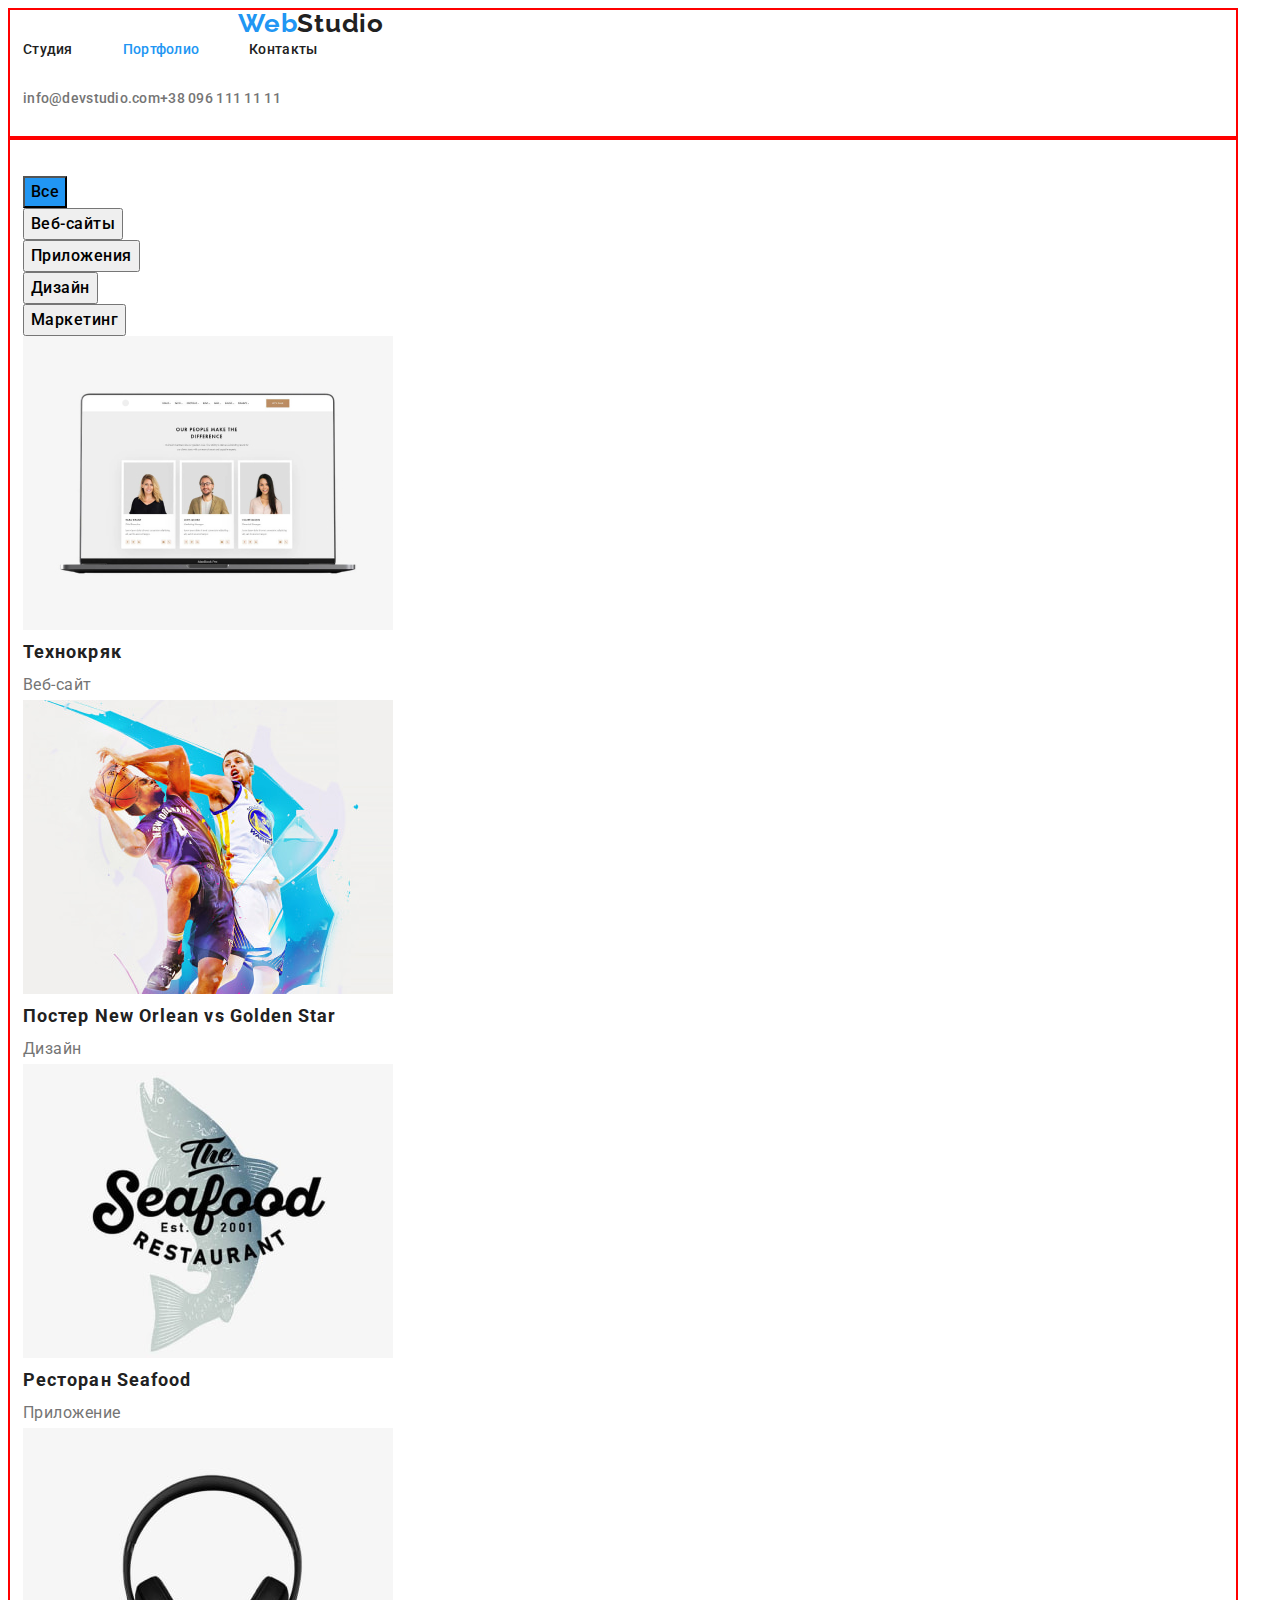
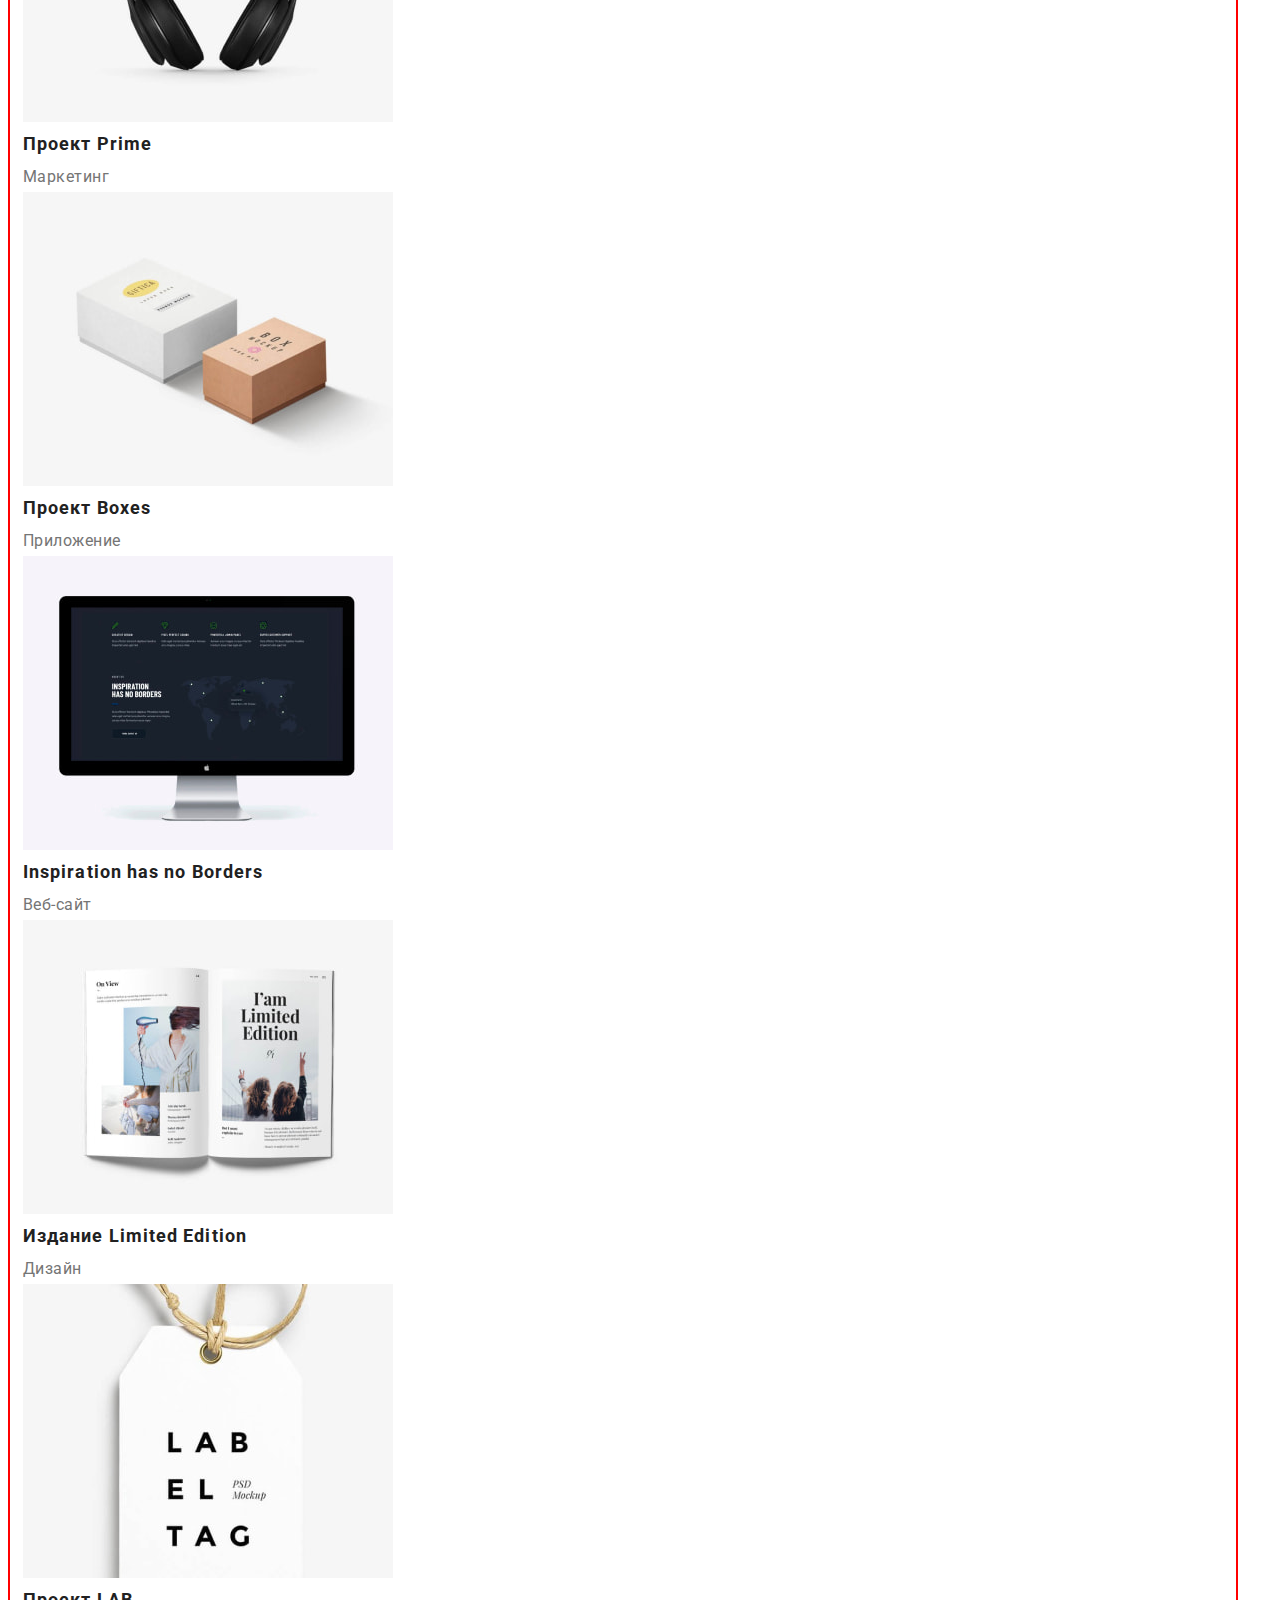
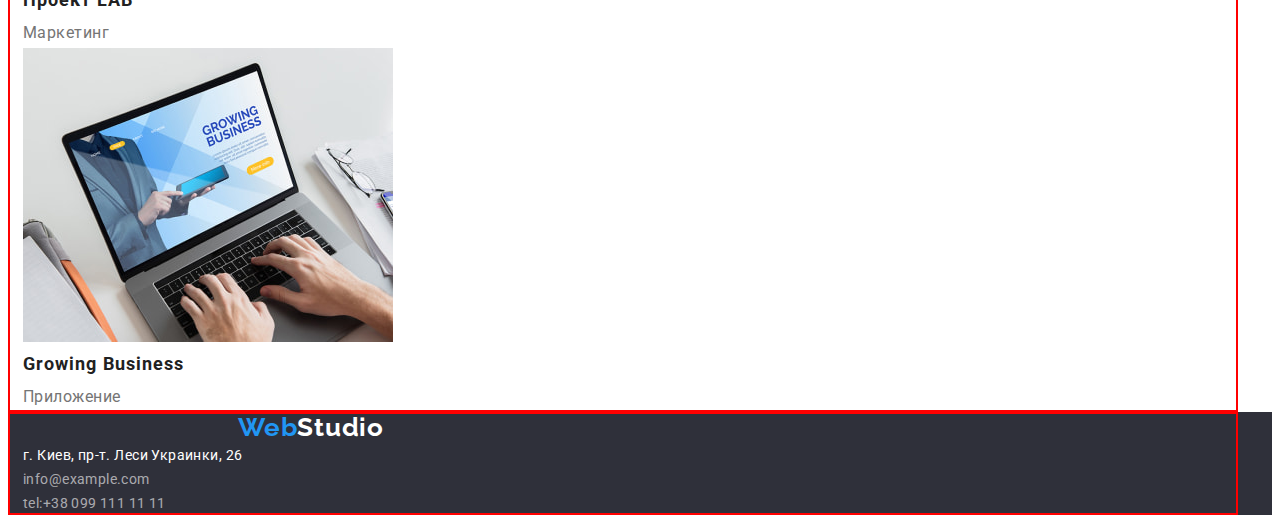
==== portfolio.html @ f8354d76 "Initial commit" ====
<!DOCTYPE html>
<html lang="ru">
  <head>
    <meta charset="UTF-8" />
    <meta http-equiv="X-UA-Compatible" content="IE=edge" />
    <meta name="viewport" content="width=device-width, initial-scale=1.0" />
    <title>Portfolio</title>
    <link rel="preconnect" href="https://fonts.googleapis.com" />
    <link rel="preconnect" href="https://fonts.gstatic.com" crossorigin />
    <link
      href="https://fonts.googleapis.com/css2?family=Raleway:wght@700&family=Roboto:wght@400;500;700;900&display=swap"
      rel="stylesheet"
    />
    <link rel="stylesheet" href="./css/styles.css" />
  </head>
  <body>
    <!-- Header section -->
    <header class="header">
      <div class="container">
      <nav class="header-nav">
        <a class="logo link" href="./index.html"><span class="logo-accent">Web</span>Studio</a>
        <ul class="header-list list">
          <li class="header-item">
            <a class="header-link link" href="./index.html">Студия</a>
          </li>
          <li class="header-item">
            <a class="header-link header-link-current link" href="./portfolio.html">Портфолио</a>
          </li>
          <li class="header-item">
            <a class="header-link link" href="/">Контакты</a>
          </li>
        </ul>
      </nav>
      <ul class="header-contacts list">
        <li class="contact-item">
          <a class="header-phone link" href="mailto:info@devstudio.com">info@devstudio.com</a>
        </li>
        <li class="contact-item">
          <a class="header-btn link" href="tel:+380961111111">+38 096 111 11 11</a>
        </li>
      </ul>
      </div>
    </header>
    <!-- Main section -->
    <main>
      <div class="container">
      <section>
        <h1 class="hidden-tittle">Портфолио</h1>
        <ul class="filters list">
          <li class="list">
            <button class="btn-filter btn-filter-current" type="button">Все</button>
          </li>
          <li class="btn"><button class="btn-filter" type="button">Веб-сайты</button></li>
          <li class="btn"><button class="btn-filter" type="button">Приложения</button></li>
          <li class="btn"><button class="btn-filter" type="button">Дизайн</button></li>
          <li class="btn"><button class="btn-filter" type="button">Маркетинг</button></li>
        </ul>
        <ul class="list">
          <li>
            <a href="/">
              <img src="./images/portfolio/img.jpg" alt="Ноутбук" width="370" height="294"
            /></a>
            <h2 class="item-list">Технокряк</h2>
            <p class="option">Веб-сайт</p>
          </li>
          <li>
            <a href="/">
              <img src="./images/portfolio/img-1.jpg" alt="Баскетбол" width="370" height="294"
            /></a>
            <h2 class="item-list">Постер New Orlean vs Golden Star</h2>
            <p class="option">Дизайн</p>
          </li>
          <li">
            <a href="/">
              <img
                src="./images/portfolio/img-2.jpg"
                alt="Логотип ресторана"
                width="370"
                height="294"
            /></a>
            <h2 class="item-list">Ресторан Seafood</h2>
            <p class="option">Приложение</p>
          </li>
          <li>
            <a href="/">
              <img src="./images/portfolio/img-3.jpg" alt="Наушники" width="370" height="294"
            /></a>
            <h2 class="item-list">Проект Prime</h2>
            <p class="option">Маркетинг</p>
          </li>
          <li>
            <a href="/">
              <img src="./images/portfolio/img-4.jpg" alt="Коробки" width="370" height="294"
            /></a>
            <h2 class="item-list">Проект Boxes</h2>
            <p class="option">Приложение</p>
          </li>
          <li>
            <a href="/">
              <img src="./images/portfolio/img-5.jpg" alt="Монитор" width="370" height="294"
            /></a>
            <h2 class="item-list">Inspiration has no Borders</h2>
            <p class="option">Веб-сайт</p>
          </li>
          <li>
            <a href="/">
              <img src="./images/portfolio/img-6.jpg" alt="Книга" width="370" height="294"
            /></a>
            <h2 class="item-list">Издание Limited Edition</h2>
            <p class="option">Дизайн</p>
          </li>
          <li>
            <a href="/">
              <img src="./images/portfolio/img-7.jpg" alt="Лого проекта" width="370" height="294"
            /></a>
            <h2 class="item-list">Проект LAB</h2>
            <p class="option">Маркетинг</p>
          </li>
          <li>
            <a href="/">
              <img src="./images/portfolio/img-8.jpg" alt="Ноутбук" width="370" height="294"
            /></a>
            <h2 class="item-list">Growing Business</h2>
            <p class="option">Приложение</p>
          </li>
        </ul>
      </section>
      </div>
    </main>
    <!-- Footer section -->
    <footer class="footer">
      <div class="container">
      <a class="logo white-logo link" href="./index.html"
        ><span class="logo-accent">Web</span>Studio</a
      >
      <address class="footer-addres">
        <ul class="footer-list list">
          <li class="footer-item">
            <a
              class="footer-addres link"
              href="https://bit.ly/3pXMvUd"
              target="_blank"
              rel="noopener noreferrer"
              >г. Киев, пр-т. Леси Украинки, 26</a
            >
          </li>
          <li class="footer-contacts">
            <a class="footer-mail link" href="mailto:info@example.com">info@example.com</a>
          </li>
          <li class="footer-contacts">
            <a class="footer-phone link" href="tel:+380991111111">tel:+38 099 111 11 11</a>
          </li>
        </ul>
      </address>
    </footer>
    </div>
  </body>
</html>
---- css/styles.css ----
/* Root */
:root {
  /* fonts */
  --main-font: Roboto, sans-serif;
  --secondary-font: Raleway, sans-serif;
  /* text colors */
  --main-txt-cl: #212121;
  --acent-txt-cl: #2196f3;
  /* bg colors */
  --light-bg-cl: #f5f4fa;
  --dark-bg-cl: #2f303a;
  /* others */
}
/* base styles */
body {
  font-family: var(--main-font);
  color: var(--main-txt-cl);
}
.container {
  width: 1200px;
  padding-left: 15px;
  padding-right: 15px;
  margin-left: 0 auto;
  margin-right: 0 auto;
  outline: 2px solid red;
  outline-offset: -2px;
}
/* reset styles */
.section {
  padding-top: 94px;
  padding-bottom: 94px;
}
h1,
h2,
h3,
h4,
h5,
h6,
p,
ul {
  margin: 0;
}
.link {
  text-decoration: none;
  color: currentColor;
}
.list {
  list-style: none;
  padding: 0;
  margin: 0;
}
/* Header section */
.header-container {
  display: flex;
  align-items: center;
}
.header-nav {
  margin-right: auto;
}
.header-list {
  display: flex;
  gap: 50px;
}
.header-mail {
  margin-right: 50px;
}
.logo,
.white-logo {
  font-family: 'Raleway';
  font-style: normal;
  font-weight: 700;
  font-size: 26px;
  line-height: calc(31 / 26);
  letter-spacing: 0.03em;
  margin-left: 215px;
  margin-right: 93px;
}
.white-logo {
  color: #ffffff;
}
.logo-accent {
  color: var(--acent-txt-cl);
}
.header-link,
.contact-item {
  padding-top: 32px;
  padding-bottom: 32px;
  font-weight: 500;
  font-size: 14px;
  line-height: calc(16 / 14);
  letter-spacing: 0.02em;
}
.header-link:hover,
.header-link:focus,
.contact-item:hover,
.contact-item:focus {
  color: var(--acent-txt-cl);
}
.contact-item {
  color: #757575;
}

.header-link-current {
  color: var(--acent-txt-cl);
}
.header-contacts {
  display: flex;
  align-items: center;
}
/* main section */
/* hero section */
.hero {
  background-color: var(--dark-bg-cl);
}
.hero-tittle {
  font-weight: 900;
  font-size: 44px;
  line-height: calc(60 / 44);
  letter-spacing: 0.06em;
  text-transform: uppercase;
  color: #ffffff;
}
.btn-service {
  font-family: var(--main-font);
  font-weight: 700;
  font-size: 16px;
  line-height: calc(30 / 16);
  letter-spacing: 0.06em;
  background-color: var(--acent-txt-cl);
  color: #ffffff;
  min-width: 200px;
  min-height: 50px;
}

.btn-service:hover,
.btn-service:focus {
  background-color: #188ce8;
}

.hidden-tittle {
  opacity: 0;
}
/* about section */
.about-container {
  display: flex;
}
.about-list-tittle {
  font-weight: 700;
  font-size: 14px;
  line-height: calc(16 / 14);
  letter-spacing: 0.03em;
  text-transform: uppercase;
}
.about-description {
  font-size: 14px;
  line-height: calc(24 / 14);
  letter-spacing: 0.03em;
  color: #757575;
}
.about-tittle {
  font-weight: 700;
  font-size: 36px;
  line-height: calc(42 / 36);
  letter-spacing: 0.03em;
  text-align: center;
}
/* Team section */
.team {
  background-color: #f5f4fa;
}
.employee {
  font-weight: 500;
  font-size: 16px;
  line-height: calc(19 / 16);
  text-align: center;
  letter-spacing: 0.03em;
}
.position {
  font-size: 16px;
  line-height: calc(19 / 16);
  text-align: center;
  letter-spacing: 0.03em;
  color: #757575;
}
/* Footer section */
.footer {
  background-color: var(--dark-bg-cl);
}
.footer-addres {
  font-size: 14px;
  line-height: calc(24 / 14);
  letter-spacing: 0.03em;
  color: #ffffff;
}
.footer-contacts {
  font-style: normal;
  font-weight: 400;
  font-size: 14px;
  line-height: calc(24 / 14);
  letter-spacing: 0.03em;
  color: rgba(255, 255, 255, 0.6);
}
.footer-addres {
  font-style: var(--main-font);
}
/* portfolio section */
.filters {
  font-weight: 500;
  font-size: 16px;
  line-height: calc(26 / 16);
  letter-spacing: 0.03em;
}
.btn-filter-current,
.btn-filter:hover {
  background-color: var(--acent-txt-cl);
}
.btn-filter {
  font-family: Roboto;
  font-style: normal;
  font-weight: 500;
  font-size: 16px;
  line-height: calc(26 / 16);
  letter-spacing: 0.03em;
}
.item-list {
  font-size: 18px;
  line-height: calc(36 / 18);
  letter-spacing: 0.06em;
}
.option {
  font-weight: 400;
  font-size: 16px;
  line-height: calc(30 / 16);
  letter-spacing: 0.03em;
  color: #757575;
}
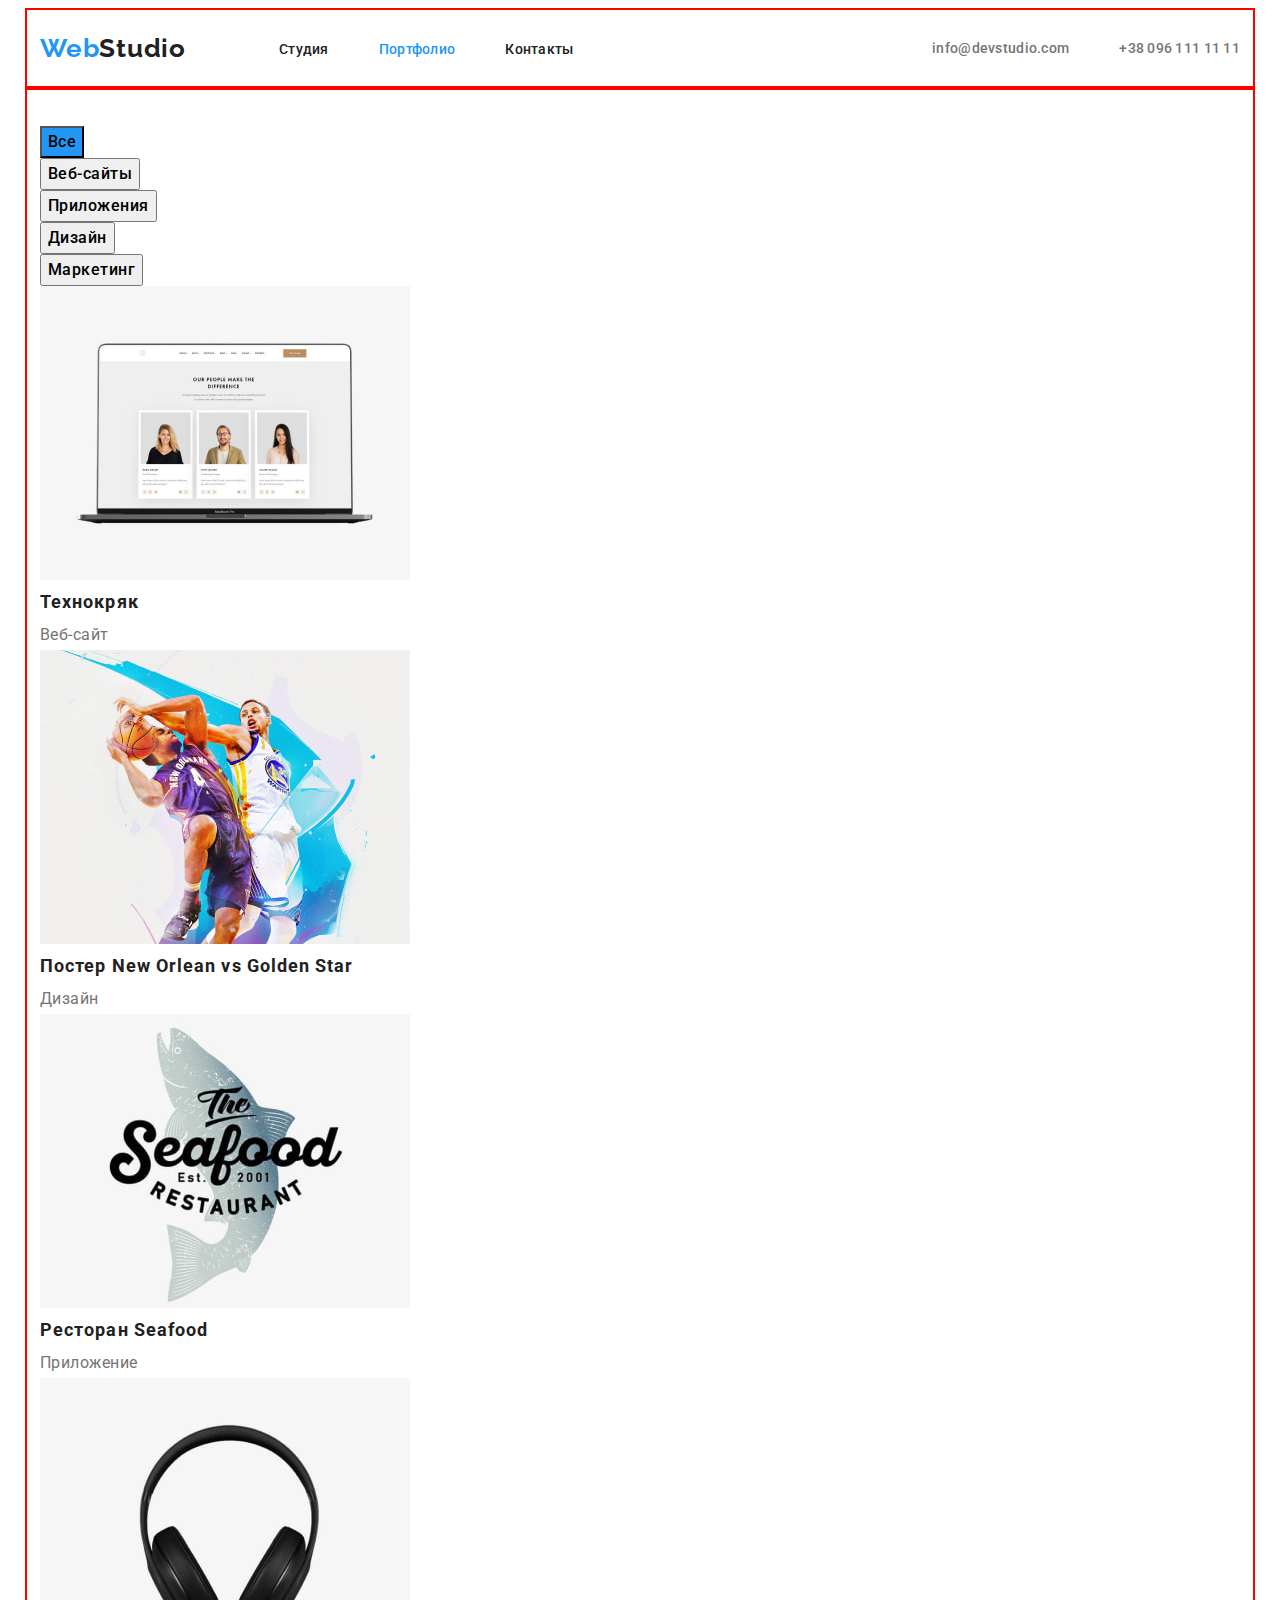
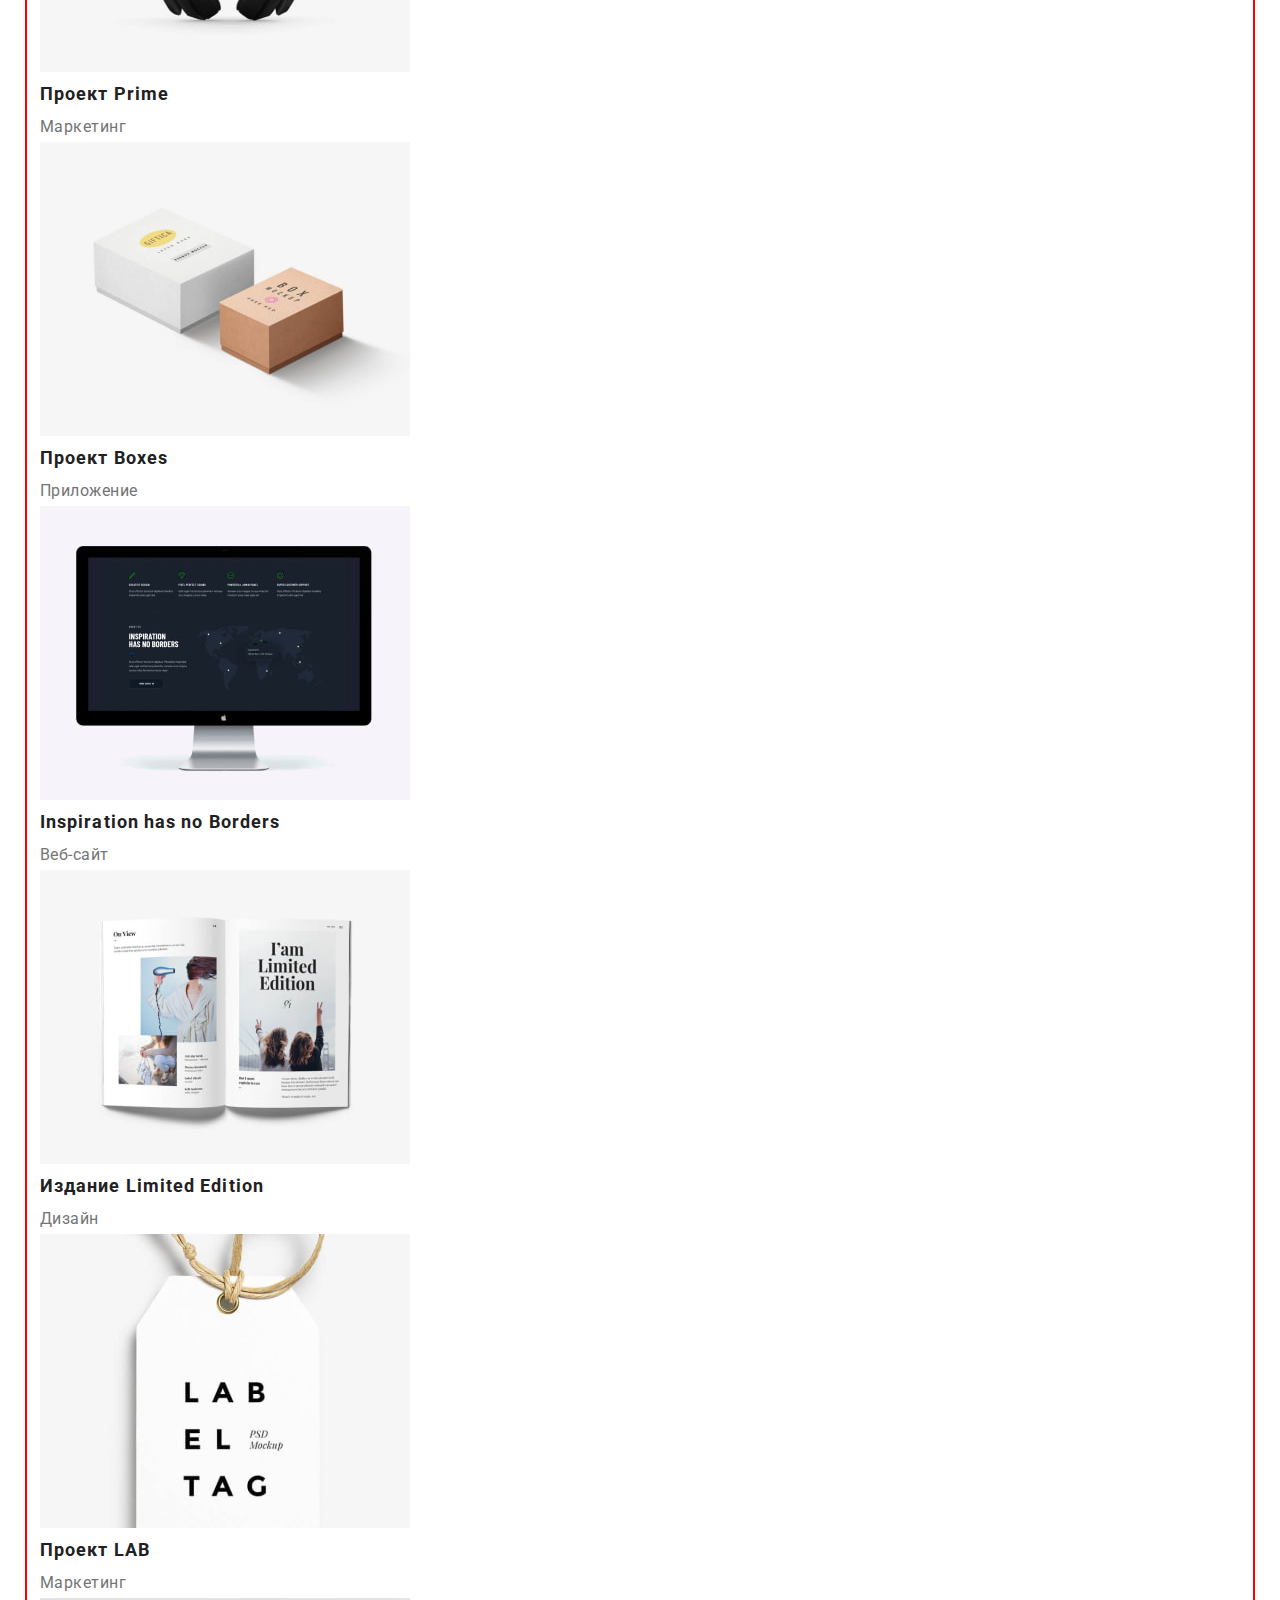
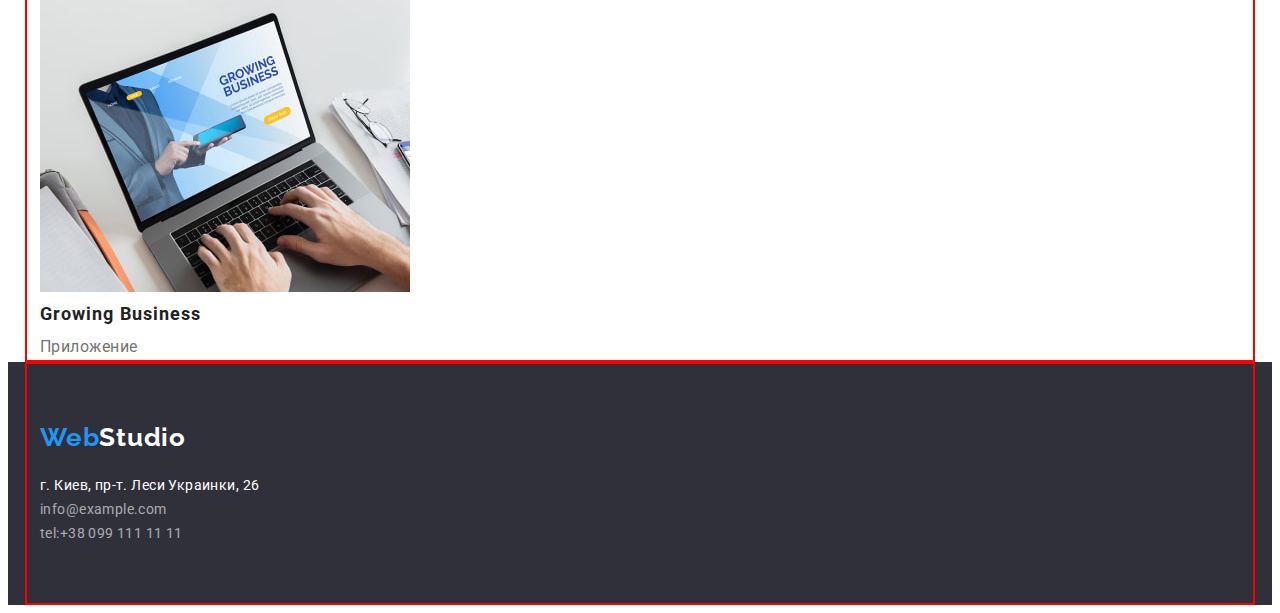
==== commit dff26347: "Hometask3" ====
--- a/portfolio.html
+++ b/portfolio.html
@@ -4,21 +4,26 @@
     <meta charset="UTF-8" />
     <meta http-equiv="X-UA-Compatible" content="IE=edge" />
     <meta name="viewport" content="width=device-width, initial-scale=1.0" />
-    <title>Portfolio</title>
+    <title>Web Studio</title>
     <link rel="preconnect" href="https://fonts.googleapis.com" />
     <link rel="preconnect" href="https://fonts.gstatic.com" crossorigin />
+    <!-- Fonts start -->
     <link
       href="https://fonts.googleapis.com/css2?family=Raleway:wght@700&family=Roboto:wght@400;500;700;900&display=swap"
       rel="stylesheet"
     />
+    <!-- Fonts end -->
+    <!-- Normalize start -->
+    <link rel="stylesheet" href="https://cdnjs.cloudflare.com/ajax/libs/modern-normalize/1.1.0/modern-normalize.min.css" integrity="sha512-wpPYUAdjBVSE4KJnH1VR1HeZfpl1ub8YT/NKx4PuQ5NmX2tKuGu6U/JRp5y+Y8XG2tV+wKQpNHVUX03MfMFn9Q==" crossorigin="anonymous" referrerpolicy="no-referrer" />
+    <!-- Normalize end -->
     <link rel="stylesheet" href="./css/styles.css" />
   </head>
   <body>
     <!-- Header section -->
     <header class="header">
-      <div class="container">
-      <nav class="header-nav">
-        <a class="logo link" href="./index.html"><span class="logo-accent">Web</span>Studio</a>
+      <div class="container header-container">
+      <nav class="header-nav header-container">
+        <a class="logo link header-logo" href="./index.html"><span class="logo-accent">Web</span>Studio</a>
         <ul class="header-list list">
           <li class="header-item">
             <a class="header-link link" href="./index.html">Студия</a>
@@ -32,11 +37,11 @@
         </ul>
       </nav>
       <ul class="header-contacts list">
-        <li class="contact-item">
-          <a class="header-phone link" href="mailto:info@devstudio.com">info@devstudio.com</a>
+        <li class="contact-item header-mail">
+          <a class="link" href="mailto:info@devstudio.com">info@devstudio.com</a>
         </li>
-        <li class="contact-item">
-          <a class="header-btn link" href="tel:+380961111111">+38 096 111 11 11</a>
+        <li class="contact-item header-phone">
+          <a class="link" href="tel:+380961111111">+38 096 111 11 11</a>
         </li>
       </ul>
       </div>
@@ -129,8 +134,8 @@
     </main>
     <!-- Footer section -->
     <footer class="footer">
-      <div class="container">
-      <a class="logo white-logo link" href="./index.html"
+      <div class="container footer-container">
+      <a class="logo white-logo link footer-logo" href="./index.html"
         ><span class="logo-accent">Web</span>Studio</a
       >
       <address class="footer-addres">
@@ -152,7 +157,7 @@
           </li>
         </ul>
       </address>
+      </div>
     </footer>
-    </div>
   </body>
 </html>
--- a/css/styles.css
+++ b/css/styles.css
@@ -20,8 +20,7 @@
   width: 1200px;
   padding-left: 15px;
   padding-right: 15px;
-  margin-left: 0 auto;
-  margin-right: 0 auto;
+  margin: auto;
   outline: 2px solid red;
   outline-offset: -2px;
 }
@@ -54,6 +53,9 @@
   display: flex;
   align-items: center;
 }
+.header-logo {
+  margin-right: 93px;
+}
 .header-nav {
   margin-right: auto;
 }
@@ -72,8 +74,6 @@
   font-size: 26px;
   line-height: calc(31 / 26);
   letter-spacing: 0.03em;
-  margin-left: 215px;
-  margin-right: 93px;
 }
 .white-logo {
   color: #ffffff;
@@ -119,6 +119,9 @@
   letter-spacing: 0.06em;
   text-transform: uppercase;
   color: #ffffff;
+  width: 696px;
+  margin: auto;
+  text-align: center;
 }
 .btn-service {
   font-family: var(--main-font);
@@ -141,8 +144,14 @@
   opacity: 0;
 }
 /* about section */
+.about-item {
+  width: 270px;
+}
+
 .about-container {
   display: flex;
+  gap: 30px;
+  margin: auto;
 }
 .about-list-tittle {
   font-weight: 700;
@@ -150,6 +159,7 @@
   line-height: calc(16 / 14);
   letter-spacing: 0.03em;
   text-transform: uppercase;
+  margin-bottom: 10px;
 }
 .about-description {
   font-size: 14px;
@@ -157,14 +167,26 @@
   letter-spacing: 0.03em;
   color: #757575;
 }
+/* Work section */
 .about-tittle {
   font-weight: 700;
   font-size: 36px;
   line-height: calc(42 / 36);
   letter-spacing: 0.03em;
   text-align: center;
+  margin-bottom: 50px;
+}
+.work-list {
+  display: flex;
+  gap: 30px;
+  margin: auto;
 }
 /* Team section */
+.team-list {
+  display: flex;
+  margin: auto;
+  gap: 30px;
+}
 .team {
   background-color: #f5f4fa;
 }
@@ -174,6 +196,8 @@
   line-height: calc(19 / 16);
   text-align: center;
   letter-spacing: 0.03em;
+  margin-top: 30px;
+  margin-bottom: 10px;
 }
 .position {
   font-size: 16px;
@@ -181,10 +205,21 @@
   text-align: center;
   letter-spacing: 0.03em;
   color: #757575;
+  margin-bottom: 30px;
+}
+.team-list-container {
+  background-color: #ffffff;
 }
 /* Footer section */
+.footer-container {
+  padding-top: 60px;
+  padding-bottom: 60px;
+}
 .footer {
   background-color: var(--dark-bg-cl);
+}
+.footer-list {
+  margin-top: 20px;
 }
 .footer-addres {
   font-size: 14px;
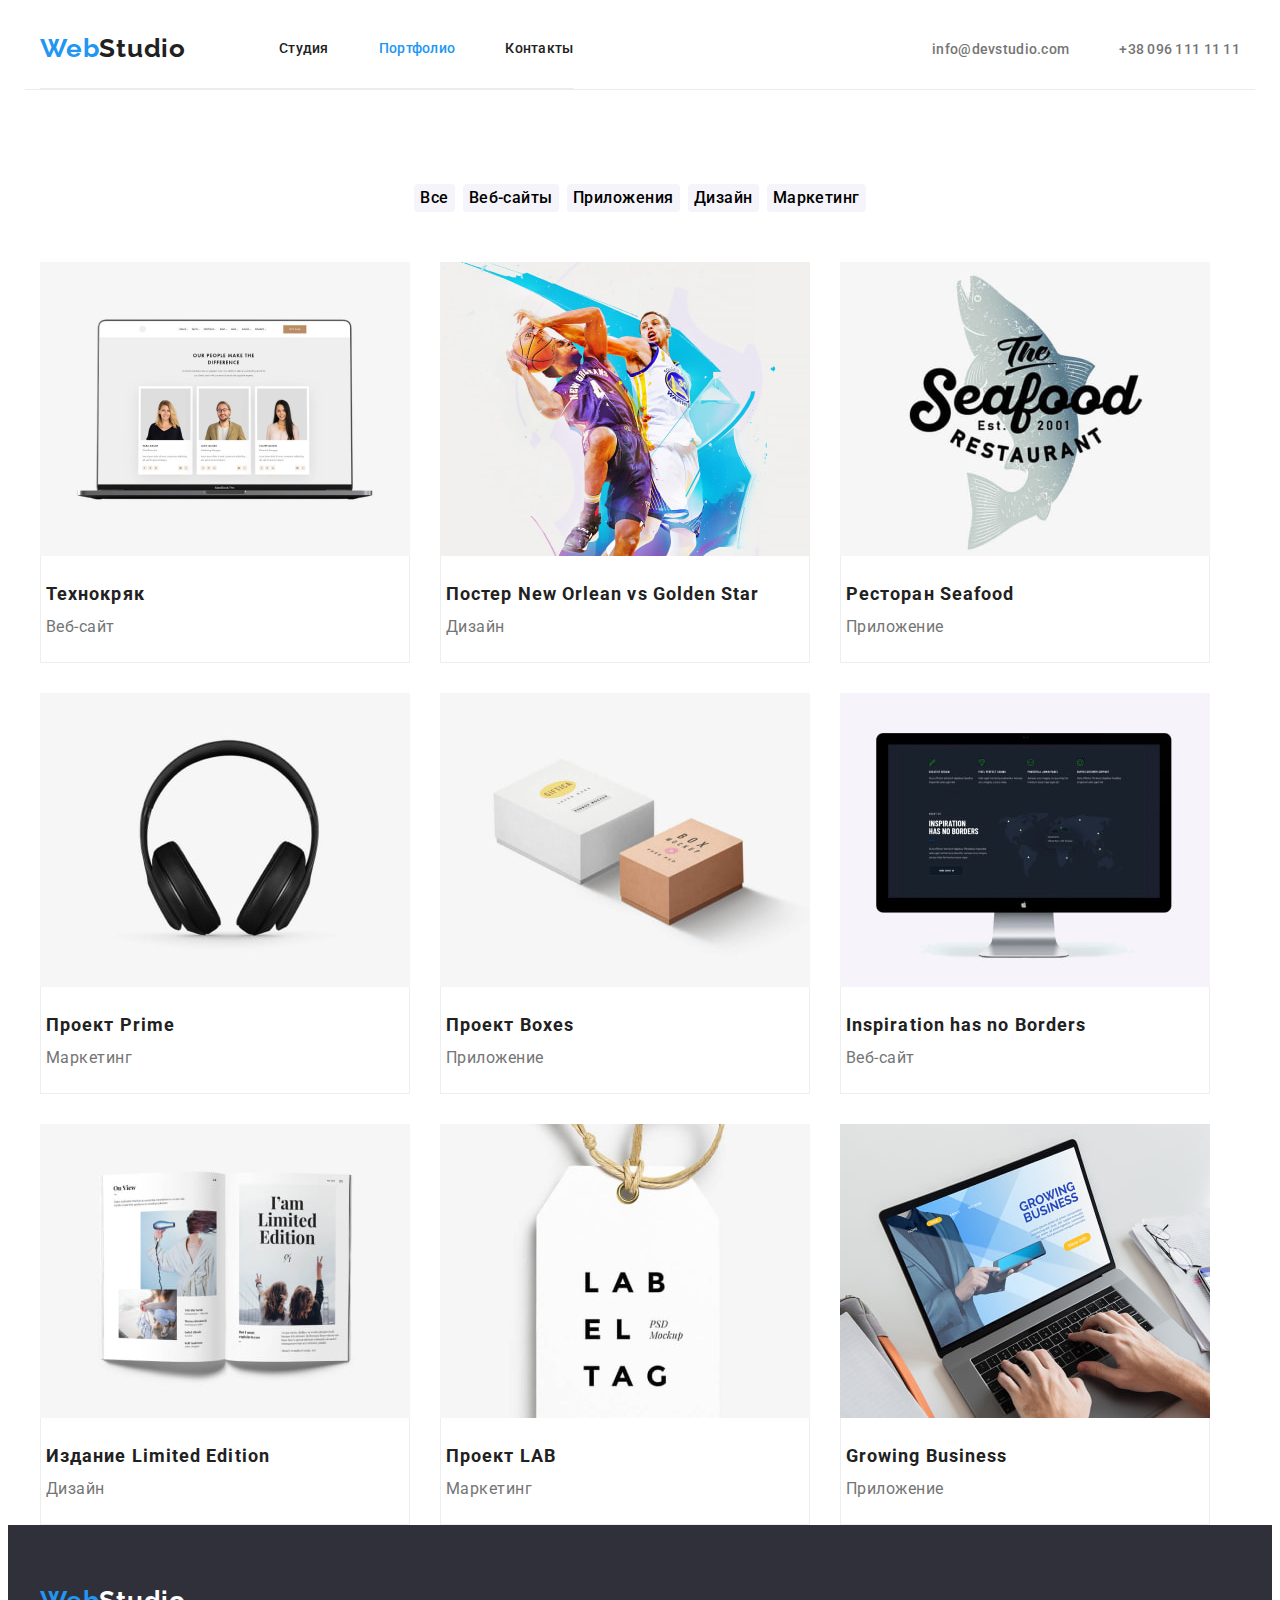
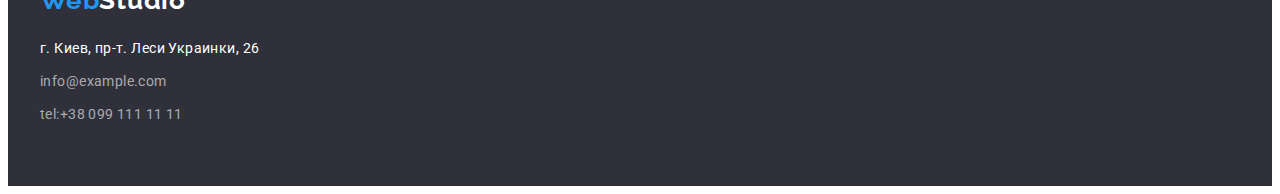
==== commit 9abdbe62: "Hometask3" ====
--- a/portfolio.html
+++ b/portfolio.html
@@ -14,7 +14,13 @@
     />
     <!-- Fonts end -->
     <!-- Normalize start -->
-    <link rel="stylesheet" href="https://cdnjs.cloudflare.com/ajax/libs/modern-normalize/1.1.0/modern-normalize.min.css" integrity="sha512-wpPYUAdjBVSE4KJnH1VR1HeZfpl1ub8YT/NKx4PuQ5NmX2tKuGu6U/JRp5y+Y8XG2tV+wKQpNHVUX03MfMFn9Q==" crossorigin="anonymous" referrerpolicy="no-referrer" />
+    <link
+      rel="stylesheet"
+      href="https://cdnjs.cloudflare.com/ajax/libs/modern-normalize/1.1.0/modern-normalize.min.css"
+      integrity="sha512-wpPYUAdjBVSE4KJnH1VR1HeZfpl1ub8YT/NKx4PuQ5NmX2tKuGu6U/JRp5y+Y8XG2tV+wKQpNHVUX03MfMFn9Q=="
+      crossorigin="anonymous"
+      referrerpolicy="no-referrer"
+    />
     <!-- Normalize end -->
     <link rel="stylesheet" href="./css/styles.css" />
   </head>
@@ -22,141 +28,169 @@
     <!-- Header section -->
     <header class="header">
       <div class="container header-container">
-      <nav class="header-nav header-container">
-        <a class="logo link header-logo" href="./index.html"><span class="logo-accent">Web</span>Studio</a>
-        <ul class="header-list list">
-          <li class="header-item">
-            <a class="header-link link" href="./index.html">Студия</a>
+        <nav class="header-nav header-container">
+          <a class="logo link header-logo" href="./index.html"
+            ><span class="logo-accent">Web</span>Studio</a
+          >
+          <ul class="header-list list">
+            <li class="header-item">
+              <a class="header-link link" href="./index.html">Студия</a>
+            </li>
+            <li class="header-item">
+              <a class="header-link header-link-current link" href="./portfolio.html">Портфолио</a>
+            </li>
+            <li class="header-item">
+              <a class="header-link link" href="/">Контакты</a>
+            </li>
+          </ul>
+        </nav>
+        <ul class="header-contacts list">
+          <li class="contact-item header-mail">
+            <a class="link" href="mailto:info@devstudio.com">info@devstudio.com</a>
           </li>
-          <li class="header-item">
-            <a class="header-link header-link-current link" href="./portfolio.html">Портфолио</a>
-          </li>
-          <li class="header-item">
-            <a class="header-link link" href="/">Контакты</a>
+          <li class="contact-item header-phone">
+            <a class="link" href="tel:+380961111111">+38 096 111 11 11</a>
           </li>
         </ul>
-      </nav>
-      <ul class="header-contacts list">
-        <li class="contact-item header-mail">
-          <a class="link" href="mailto:info@devstudio.com">info@devstudio.com</a>
-        </li>
-        <li class="contact-item header-phone">
-          <a class="link" href="tel:+380961111111">+38 096 111 11 11</a>
-        </li>
-      </ul>
       </div>
     </header>
     <!-- Main section -->
     <main>
       <div class="container">
-      <section>
-        <h1 class="hidden-tittle">Портфолио</h1>
-        <ul class="filters list">
-          <li class="list">
-            <button class="btn-filter btn-filter-current" type="button">Все</button>
-          </li>
-          <li class="btn"><button class="btn-filter" type="button">Веб-сайты</button></li>
-          <li class="btn"><button class="btn-filter" type="button">Приложения</button></li>
-          <li class="btn"><button class="btn-filter" type="button">Дизайн</button></li>
-          <li class="btn"><button class="btn-filter" type="button">Маркетинг</button></li>
-        </ul>
-        <ul class="list">
-          <li>
-            <a href="/">
-              <img src="./images/portfolio/img.jpg" alt="Ноутбук" width="370" height="294"
-            /></a>
-            <h2 class="item-list">Технокряк</h2>
-            <p class="option">Веб-сайт</p>
-          </li>
-          <li>
-            <a href="/">
-              <img src="./images/portfolio/img-1.jpg" alt="Баскетбол" width="370" height="294"
-            /></a>
-            <h2 class="item-list">Постер New Orlean vs Golden Star</h2>
-            <p class="option">Дизайн</p>
-          </li>
-          <li">
-            <a href="/">
-              <img
-                src="./images/portfolio/img-2.jpg"
-                alt="Логотип ресторана"
-                width="370"
-                height="294"
-            /></a>
-            <h2 class="item-list">Ресторан Seafood</h2>
-            <p class="option">Приложение</p>
-          </li>
-          <li>
-            <a href="/">
-              <img src="./images/portfolio/img-3.jpg" alt="Наушники" width="370" height="294"
-            /></a>
-            <h2 class="item-list">Проект Prime</h2>
-            <p class="option">Маркетинг</p>
-          </li>
-          <li>
-            <a href="/">
-              <img src="./images/portfolio/img-4.jpg" alt="Коробки" width="370" height="294"
-            /></a>
-            <h2 class="item-list">Проект Boxes</h2>
-            <p class="option">Приложение</p>
-          </li>
-          <li>
-            <a href="/">
-              <img src="./images/portfolio/img-5.jpg" alt="Монитор" width="370" height="294"
-            /></a>
-            <h2 class="item-list">Inspiration has no Borders</h2>
-            <p class="option">Веб-сайт</p>
-          </li>
-          <li>
-            <a href="/">
-              <img src="./images/portfolio/img-6.jpg" alt="Книга" width="370" height="294"
-            /></a>
-            <h2 class="item-list">Издание Limited Edition</h2>
-            <p class="option">Дизайн</p>
-          </li>
-          <li>
-            <a href="/">
-              <img src="./images/portfolio/img-7.jpg" alt="Лого проекта" width="370" height="294"
-            /></a>
-            <h2 class="item-list">Проект LAB</h2>
-            <p class="option">Маркетинг</p>
-          </li>
-          <li>
-            <a href="/">
-              <img src="./images/portfolio/img-8.jpg" alt="Ноутбук" width="370" height="294"
-            /></a>
-            <h2 class="item-list">Growing Business</h2>
-            <p class="option">Приложение</p>
-          </li>
-        </ul>
-      </section>
+        <section>
+          <h1 class="visually-hidden">Портфолио</h1>
+          <ul class="filters list">
+            <li class="btn">
+              <button class="btn-filter btn-filter-current" type="button">Все</button>
+            </li>
+            <li class="btn"><button class="btn-filter" type="button">Веб-сайты</button></li>
+            <li class="btn"><button class="btn-filter" type="button">Приложения</button></li>
+            <li class="btn"><button class="btn-filter" type="button">Дизайн</button></li>
+            <li class="btn"><button class="btn-filter" type="button">Маркетинг</button></li>
+          </ul>
+          <ul class="list portfolio-list">
+            <li>
+              <a href="/">
+                <img src="./images/portfolio/img.jpg" alt="Ноутбук" width="370" height="294"
+              /></a>
+              <div class="portfolio-wrapper">
+                <h2 class="item-list">Технокряк</h2>
+                <p class="option">Веб-сайт</p>
+              </div>
+            </li>
+
+            <li>
+              <a href="/">
+                <img src="./images/portfolio/img-1.jpg" alt="Баскетбол" width="370" height="294"
+              /></a>
+              <div class="portfolio-wrapper">
+                <h2 class="item-list">Постер New Orlean vs Golden Star</h2>
+                <p class="option">Дизайн</p>
+              </div>
+            </li>
+
+            <li>
+              <a href="/">
+                <img
+                  src="./images/portfolio/img-2.jpg"
+                  alt="Логотип ресторана"
+                  width="370"
+                  height="294"
+              /></a>
+              <div class="portfolio-wrapper">
+                <h2 class="item-list">Ресторан Seafood</h2>
+                <p class="option">Приложение</p>
+              </div>
+            </li>
+
+            <li>
+              <a href="/">
+                <img src="./images/portfolio/img-3.jpg" alt="Наушники" width="370" height="294"
+              /></a>
+              <div class="portfolio-wrapper">
+                <h2 class="item-list">Проект Prime</h2>
+                <p class="option">Маркетинг</p>
+              </div>
+            </li>
+
+            <li>
+              <a href="/">
+                <img src="./images/portfolio/img-4.jpg" alt="Коробки" width="370" height="294"
+              /></a>
+              <div class="portfolio-wrapper">
+                <h2 class="item-list">Проект Boxes</h2>
+                <p class="option">Приложение</p>
+              </div>
+            </li>
+
+            <li>
+              <a href="/">
+                <img src="./images/portfolio/img-5.jpg" alt="Монитор" width="370" height="294"
+              /></a>
+              <div class="portfolio-wrapper">
+                <h2 class="item-list">Inspiration has no Borders</h2>
+                <p class="option">Веб-сайт</p>
+              </div>
+            </li>
+
+            <li>
+              <a href="/">
+                <img src="./images/portfolio/img-6.jpg" alt="Книга" width="370" height="294"
+              /></a>
+              <div class="portfolio-wrapper">
+                <h2 class="item-list">Издание Limited Edition</h2>
+                <p class="option">Дизайн</p>
+              </div>
+            </li>
+
+            <li>
+              <a href="/">
+                <img src="./images/portfolio/img-7.jpg" alt="Лого проекта" width="370" height="294"
+              /></a>
+              <div class="portfolio-wrapper">
+                <h2 class="item-list">Проект LAB</h2>
+                <p class="option">Маркетинг</p>
+              </div>
+            </li>
+
+            <li>
+              <a href="/">
+                <img src="./images/portfolio/img-8.jpg" alt="Ноутбук" width="370" height="294"
+              /></a>
+              <div class="portfolio-wrapper">
+                <h2 class="item-list">Growing Business</h2>
+                <p class="option">Приложение</p>
+              </div>
+            </li>
+          </ul>
+        </section>
       </div>
     </main>
     <!-- Footer section -->
     <footer class="footer">
       <div class="container footer-container">
-      <a class="logo white-logo link footer-logo" href="./index.html"
-        ><span class="logo-accent">Web</span>Studio</a
-      >
-      <address class="footer-addres">
-        <ul class="footer-list list">
-          <li class="footer-item">
-            <a
-              class="footer-addres link"
-              href="https://bit.ly/3pXMvUd"
-              target="_blank"
-              rel="noopener noreferrer"
-              >г. Киев, пр-т. Леси Украинки, 26</a
-            >
-          </li>
-          <li class="footer-contacts">
-            <a class="footer-mail link" href="mailto:info@example.com">info@example.com</a>
-          </li>
-          <li class="footer-contacts">
-            <a class="footer-phone link" href="tel:+380991111111">tel:+38 099 111 11 11</a>
-          </li>
-        </ul>
-      </address>
+        <a class="logo white-logo link footer-logo" href="./index.html"
+          ><span class="logo-accent">Web</span>Studio</a
+        >
+        <address class="footer-addres">
+          <ul class="footer-list list">
+            <li class="footer-contacts">
+              <a
+                class="footer-addres link"
+                href="https://bit.ly/3pXMvUd"
+                target="_blank"
+                rel="noopener noreferrer"
+                >г. Киев, пр-т. Леси Украинки, 26</a
+              >
+            </li>
+            <li class="footer-contacts">
+              <a class="footer-mail link" href="mailto:info@example.com">info@example.com</a>
+            </li>
+            <li class="footer-contacts">
+              <a class="footer-phone link" href="tel:+380991111111">tel:+38 099 111 11 11</a>
+            </li>
+          </ul>
+        </address>
       </div>
     </footer>
   </body>
--- a/css/styles.css
+++ b/css/styles.css
@@ -21,10 +21,24 @@
   padding-left: 15px;
   padding-right: 15px;
   margin: auto;
-  outline: 2px solid red;
-  outline-offset: -2px;
+}
+.visually-hidden {
+  position: absolute;
+  width: 1px;
+  height: 1px;
+  margin: -1px;
+  border: 0;
+  padding: 0;
+
+  white-space: nowrap;
+  clip-path: inset(100%);
+  clip: rect(0 0 0 0);
+  overflow: hidden;
 }
 /* reset styles */
+img {
+  display: block;
+}
 .section {
   padding-top: 94px;
   padding-bottom: 94px;
@@ -52,6 +66,7 @@
 .header-container {
   display: flex;
   align-items: center;
+  border-bottom: 1px solid #ececec;
 }
 .header-logo {
   margin-right: 93px;
@@ -89,6 +104,7 @@
   font-size: 14px;
   line-height: calc(16 / 14);
   letter-spacing: 0.02em;
+  display: block;
 }
 .header-link:hover,
 .header-link:focus,
@@ -133,15 +149,13 @@
   color: #ffffff;
   min-width: 200px;
   min-height: 50px;
+  display: block;
+  margin: auto;
 }
 
 .btn-service:hover,
 .btn-service:focus {
   background-color: #188ce8;
-}
-
-.hidden-tittle {
-  opacity: 0;
 }
 /* about section */
 .about-item {
@@ -190,13 +204,17 @@
 .team {
   background-color: #f5f4fa;
 }
+.team-list-container {
+  box-shadow: 0px 1px 3px rgba(0, 0, 0, 0.12), 0px 1px 1px rgba(0, 0, 0, 0.14),
+    0px 2px 1px rgba(0, 0, 0, 0.2);
+  border-radius: 0px 0px 4px 4px;
+}
 .employee {
   font-weight: 500;
   font-size: 16px;
   line-height: calc(19 / 16);
   text-align: center;
   letter-spacing: 0.03em;
-  margin-top: 30px;
   margin-bottom: 10px;
 }
 .position {
@@ -205,7 +223,13 @@
   text-align: center;
   letter-spacing: 0.03em;
   color: #757575;
-  margin-bottom: 30px;
+}
+.employee-list {
+  padding-top: 30px;
+  padding-bottom: 30px;
+  padding-right: 5px;
+  padding-left: 5px;
+  border-top: none;
 }
 .team-list-container {
   background-color: #ffffff;
@@ -234,7 +258,12 @@
   line-height: calc(24 / 14);
   letter-spacing: 0.03em;
   color: rgba(255, 255, 255, 0.6);
-}
+  margin-bottom: 9px;
+}
+.footer-contacts:last-child {
+  margin-bottom: 0;
+}
+
 .footer-addres {
   font-style: var(--main-font);
 }
@@ -244,7 +273,19 @@
   font-size: 16px;
   line-height: calc(26 / 16);
   letter-spacing: 0.03em;
-}
+  display: flex;
+  margin: auto;
+  justify-content: center;
+  margin-bottom: 50px;
+  margin-top: 94px;
+}
+.btn {
+  margin-right: 8px;
+}
+.btn:last-child {
+  margin-right: 0;
+}
+
 .btn-filter-current,
 .btn-filter:hover {
   background-color: var(--acent-txt-cl);
@@ -256,6 +297,22 @@
   font-size: 16px;
   line-height: calc(26 / 16);
   letter-spacing: 0.03em;
+  background-color: #f5f4fa;
+  border-radius: 4px;
+  border: none;
+}
+.portfolio-list {
+  display: flex;
+  gap: 30px;
+  flex-wrap: wrap;
+}
+.portfolio-wrapper {
+  padding-top: 20px;
+  padding-bottom: 20px;
+  padding-left: 5px;
+  padding-right: 5px;
+  border: 1px solid #eeeeee;
+  border-top: none;
 }
 .item-list {
   font-size: 18px;
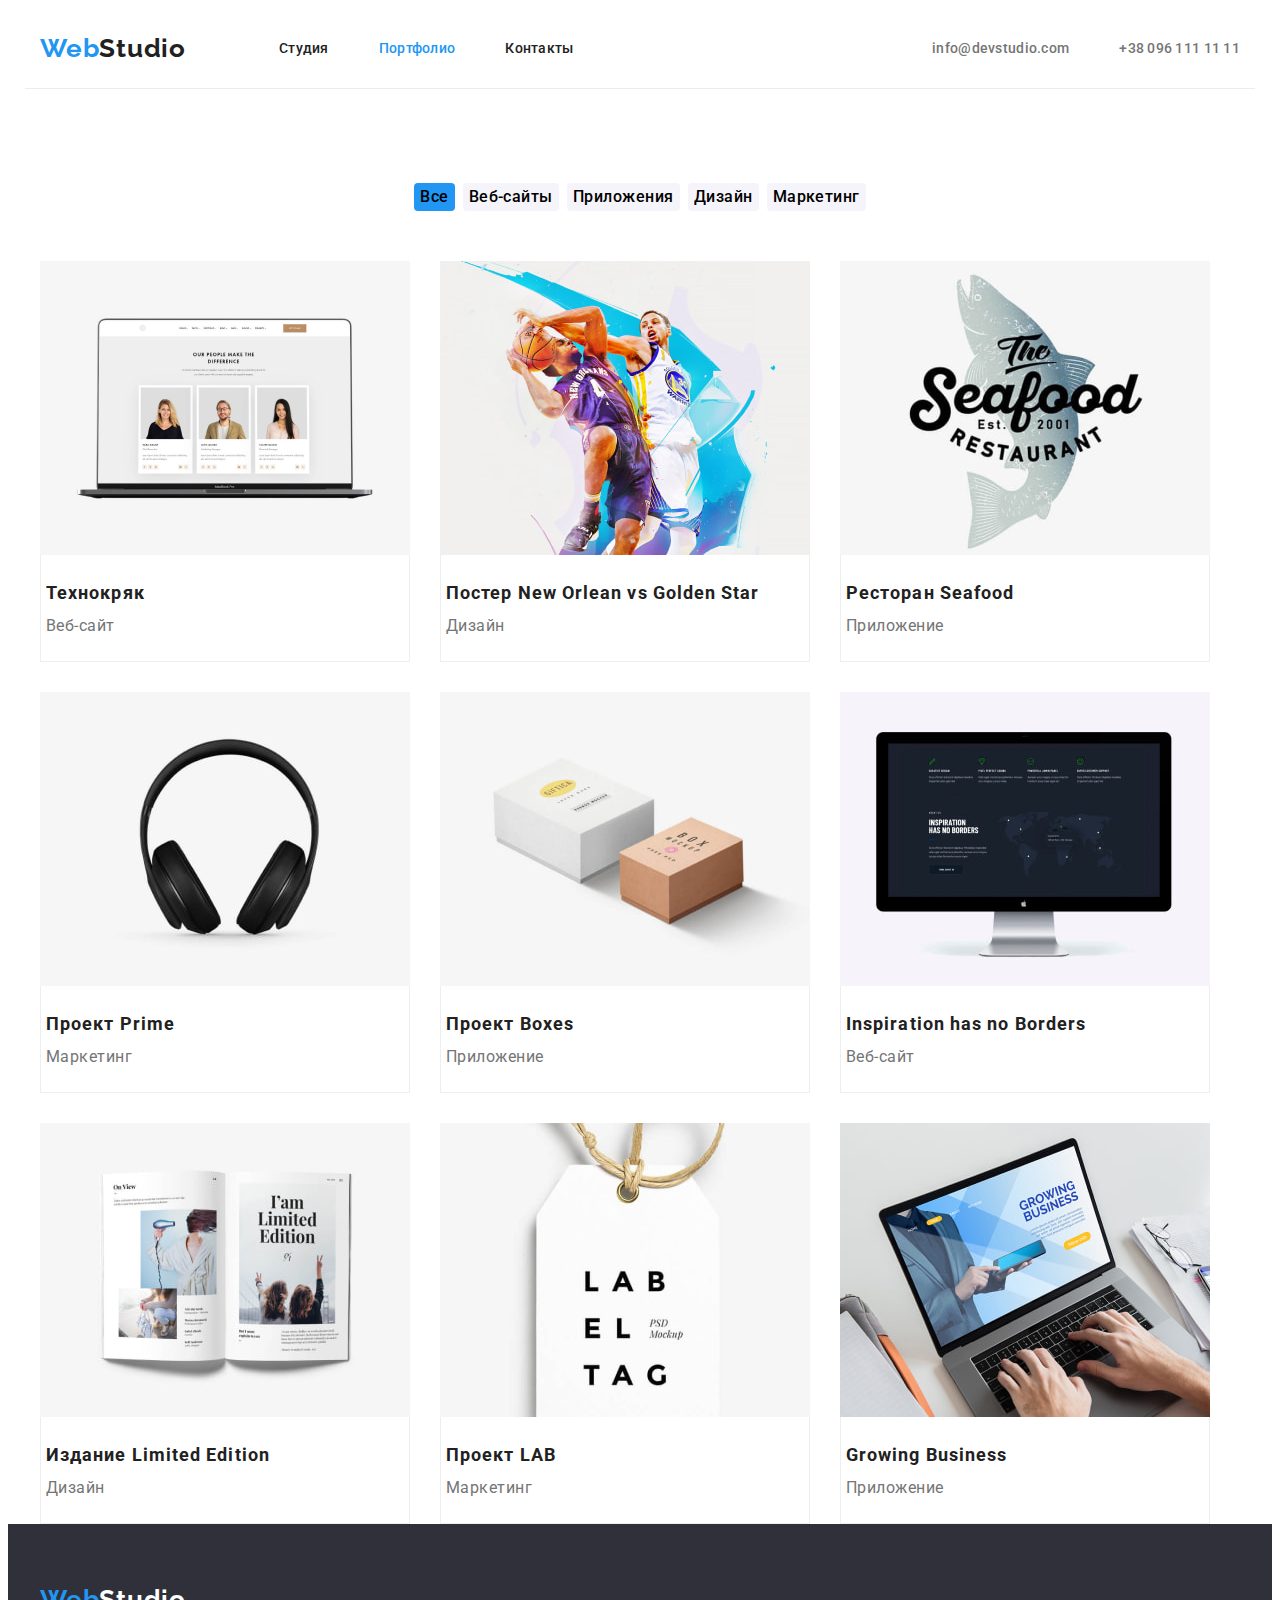
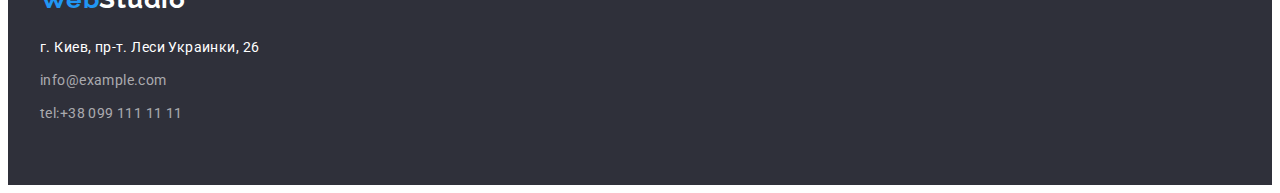
==== commit 2a2af3d3: "Hometask3" ====
--- a/portfolio.html
+++ b/portfolio.html
@@ -28,7 +28,7 @@
     <!-- Header section -->
     <header class="header">
       <div class="container header-container">
-        <nav class="header-nav header-container">
+        <nav class="header-nav header-nav-container">
           <a class="logo link header-logo" href="./index.html"
             ><span class="logo-accent">Web</span>Studio</a
           >
--- a/css/styles.css
+++ b/css/styles.css
@@ -68,6 +68,10 @@
   align-items: center;
   border-bottom: 1px solid #ececec;
 }
+.header-nav-container {
+  display: flex;
+  align-items: center;
+}
 .header-logo {
   margin-right: 93px;
 }
@@ -285,11 +289,11 @@
 .btn:last-child {
   margin-right: 0;
 }
-
-.btn-filter-current,
-.btn-filter:hover {
+.btn-filter:hover,
+.btn-filter:focus {
   background-color: var(--acent-txt-cl);
 }
+
 .btn-filter {
   font-family: Roboto;
   font-style: normal;
@@ -300,6 +304,9 @@
   background-color: #f5f4fa;
   border-radius: 4px;
   border: none;
+}
+.btn-filter-current {
+  background-color: var(--acent-txt-cl);
 }
 .portfolio-list {
   display: flex;
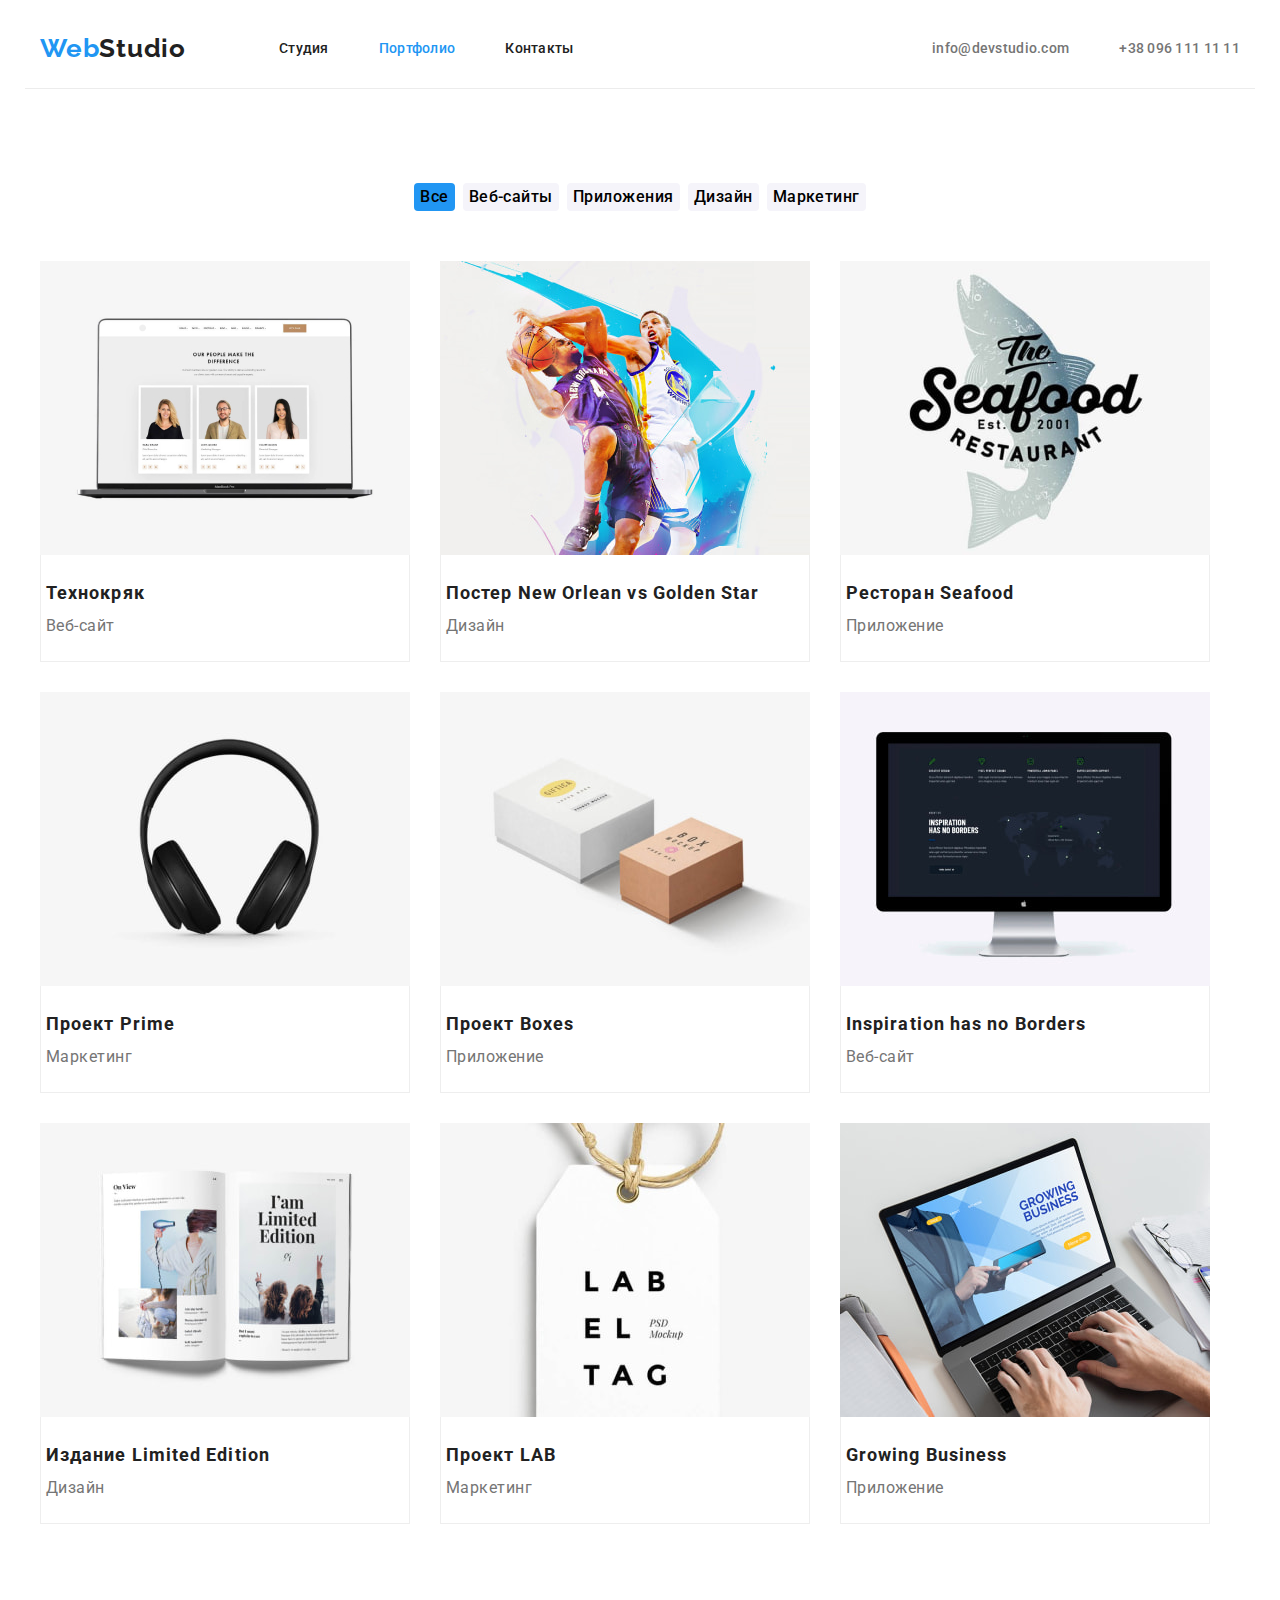
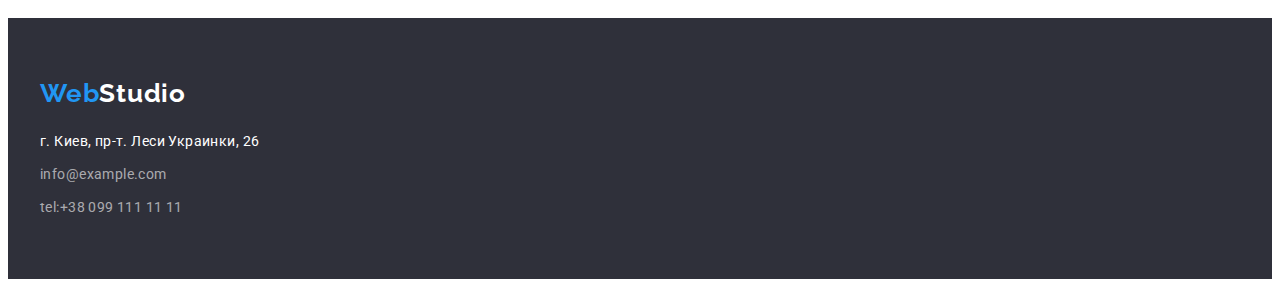
==== commit 58b726f9: "Hometask3" ====
--- a/portfolio.html
+++ b/portfolio.html
@@ -28,7 +28,7 @@
     <!-- Header section -->
     <header class="header">
       <div class="container header-container">
-        <nav class="header-nav header-nav-container">
+        <nav class="header-nav header-nav-items">
           <a class="logo link header-logo" href="./index.html"
             ><span class="logo-accent">Web</span>Studio</a
           >
@@ -56,7 +56,7 @@
     </header>
     <!-- Main section -->
     <main>
-      <div class="container">
+      <div class="container portfolio-container">
         <section>
           <h1 class="visually-hidden">Портфолио</h1>
           <ul class="filters list">
--- a/css/styles.css
+++ b/css/styles.css
@@ -22,6 +22,9 @@
   padding-right: 15px;
   margin: auto;
 }
+.portfolio-container {
+  padding-bottom: 94px;
+}
 .visually-hidden {
   position: absolute;
   width: 1px;
@@ -68,7 +71,7 @@
   align-items: center;
   border-bottom: 1px solid #ececec;
 }
-.header-nav-container {
+.header-nav-items {
   display: flex;
   align-items: center;
 }
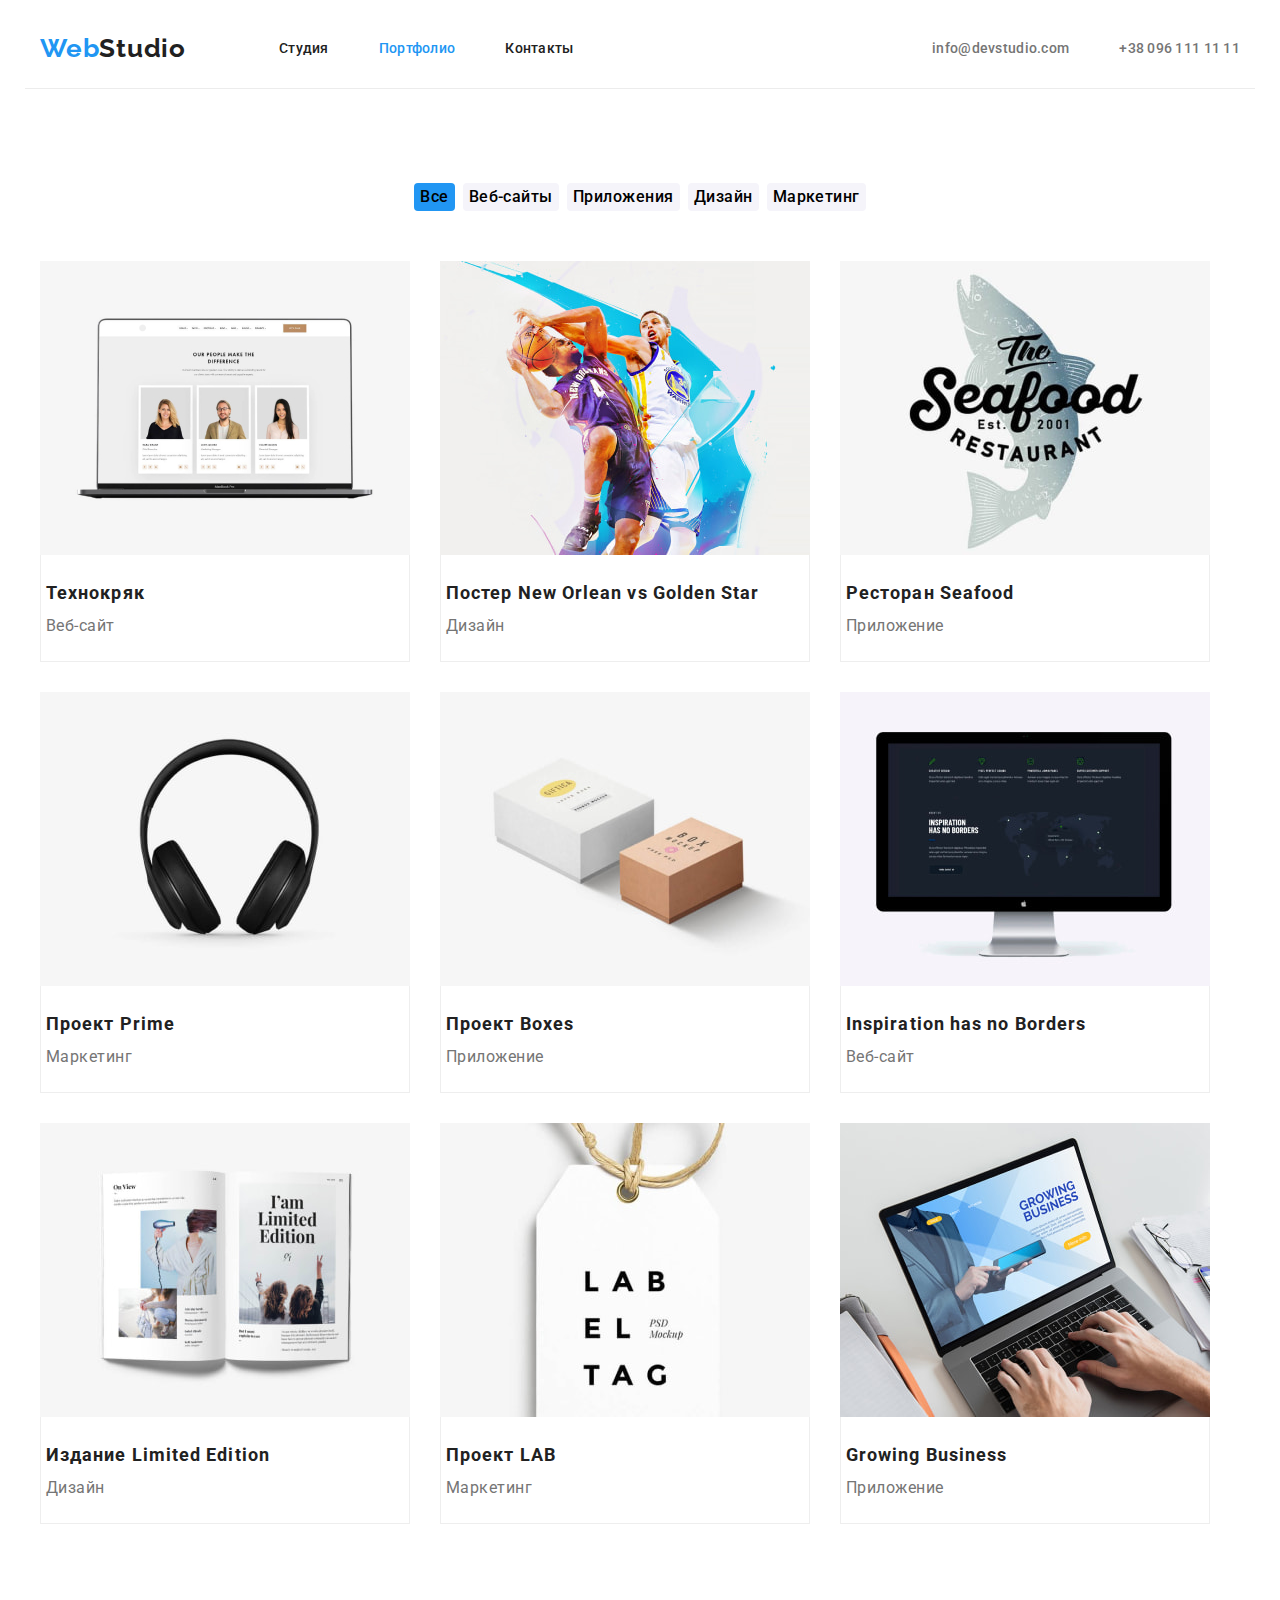
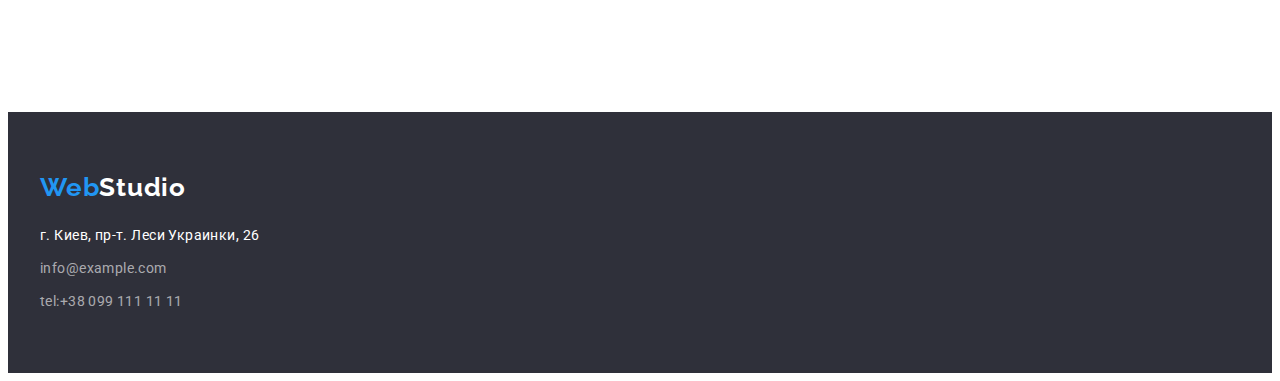
==== commit 85991ecf: "Hometask3" ====
--- a/portfolio.html
+++ b/portfolio.html
@@ -56,8 +56,8 @@
     </header>
     <!-- Main section -->
     <main>
-      <div class="container portfolio-container">
-        <section>
+      <section class="section">
+        <div class="container portfolio-container">
           <h1 class="visually-hidden">Портфолио</h1>
           <ul class="filters list">
             <li class="btn">
@@ -163,8 +163,8 @@
               </div>
             </li>
           </ul>
-        </section>
-      </div>
+        </div>
+      </section>
     </main>
     <!-- Footer section -->
     <footer class="footer">
--- a/css/styles.css
+++ b/css/styles.css
@@ -216,21 +216,6 @@
     0px 2px 1px rgba(0, 0, 0, 0.2);
   border-radius: 0px 0px 4px 4px;
 }
-.employee {
-  font-weight: 500;
-  font-size: 16px;
-  line-height: calc(19 / 16);
-  text-align: center;
-  letter-spacing: 0.03em;
-  margin-bottom: 10px;
-}
-.position {
-  font-size: 16px;
-  line-height: calc(19 / 16);
-  text-align: center;
-  letter-spacing: 0.03em;
-  color: #757575;
-}
 .employee-list {
   padding-top: 30px;
   padding-bottom: 30px;
@@ -238,6 +223,21 @@
   padding-left: 5px;
   border-top: none;
 }
+.employee {
+  font-weight: 500;
+  font-size: 16px;
+  line-height: calc(19 / 16);
+  text-align: center;
+  letter-spacing: 0.03em;
+  margin-bottom: 10px;
+}
+.position {
+  font-size: 16px;
+  line-height: calc(19 / 16);
+  text-align: center;
+  letter-spacing: 0.03em;
+  color: #757575;
+}
 .team-list-container {
   background-color: #ffffff;
 }
@@ -284,7 +284,6 @@
   margin: auto;
   justify-content: center;
   margin-bottom: 50px;
-  margin-top: 94px;
 }
 .btn {
   margin-right: 8px;
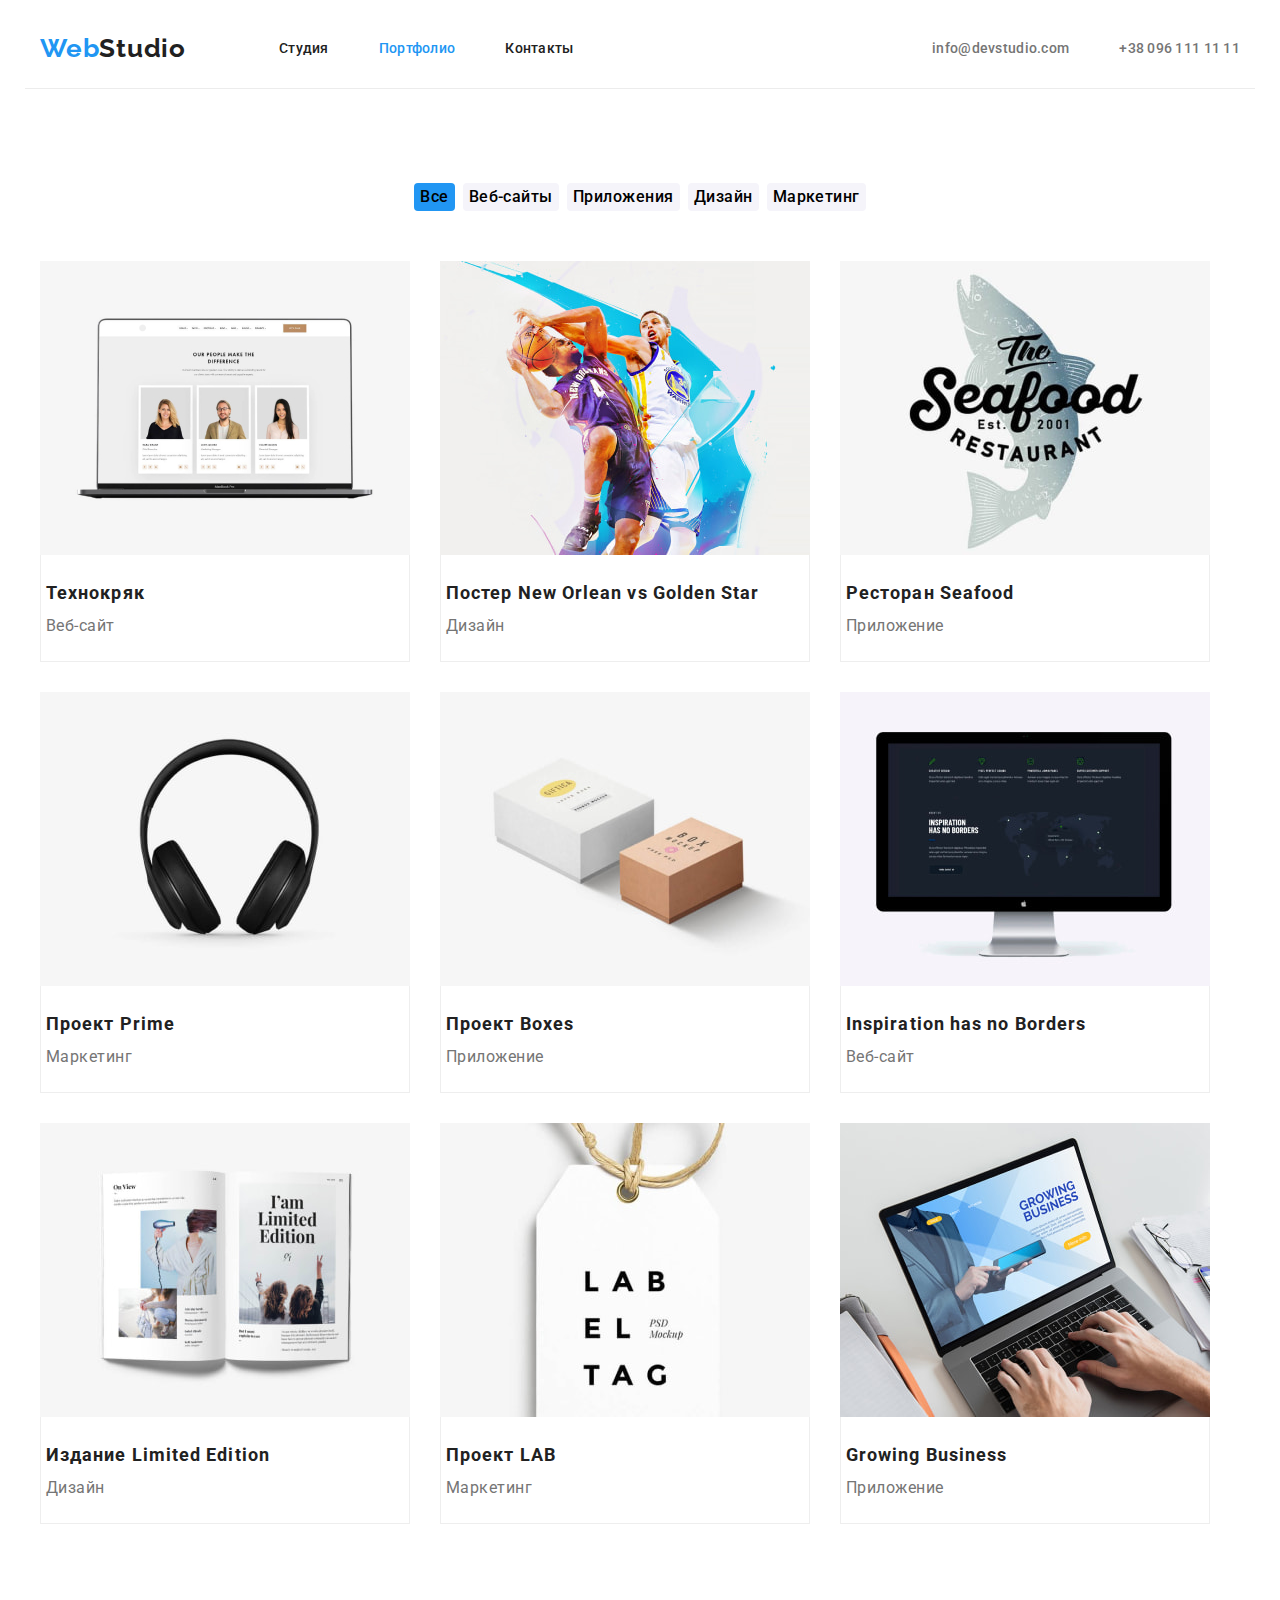
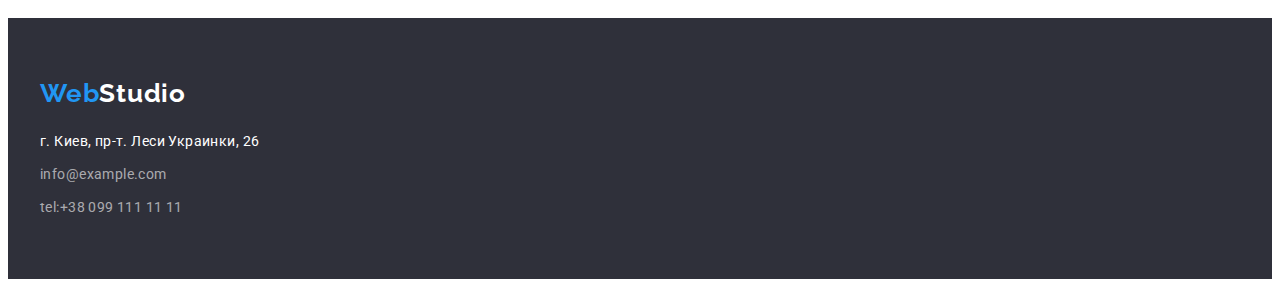
==== commit bb521bbd: "Hometask3" ====
--- a/portfolio.html
+++ b/portfolio.html
@@ -57,7 +57,7 @@
     <!-- Main section -->
     <main>
       <section class="section">
-        <div class="container portfolio-container">
+        <div class="container">
           <h1 class="visually-hidden">Портфолио</h1>
           <ul class="filters list">
             <li class="btn">
--- a/css/styles.css
+++ b/css/styles.css
@@ -22,9 +22,6 @@
   padding-right: 15px;
   margin: auto;
 }
-.portfolio-container {
-  padding-bottom: 94px;
-}
 .visually-hidden {
   position: absolute;
   width: 1px;
@@ -145,6 +142,7 @@
   width: 696px;
   margin: auto;
   text-align: center;
+  margin-bottom: 30px;
 }
 .btn-service {
   font-family: var(--main-font);
@@ -168,7 +166,6 @@
 .about-item {
   width: 270px;
 }
-
 .about-container {
   display: flex;
   gap: 30px;
@@ -189,6 +186,9 @@
   color: #757575;
 }
 /* Work section */
+.work-section {
+  padding-top: 0px;
+}
 .about-tittle {
   font-weight: 700;
   font-size: 36px;
@@ -211,10 +211,11 @@
 .team {
   background-color: #f5f4fa;
 }
-.team-list-container {
+.team-list-card {
   box-shadow: 0px 1px 3px rgba(0, 0, 0, 0.12), 0px 1px 1px rgba(0, 0, 0, 0.14),
     0px 2px 1px rgba(0, 0, 0, 0.2);
   border-radius: 0px 0px 4px 4px;
+  background-color: #ffffff;
 }
 .employee-list {
   padding-top: 30px;
@@ -237,9 +238,6 @@
   text-align: center;
   letter-spacing: 0.03em;
   color: #757575;
-}
-.team-list-container {
-  background-color: #ffffff;
 }
 /* Footer section */
 .footer-container {
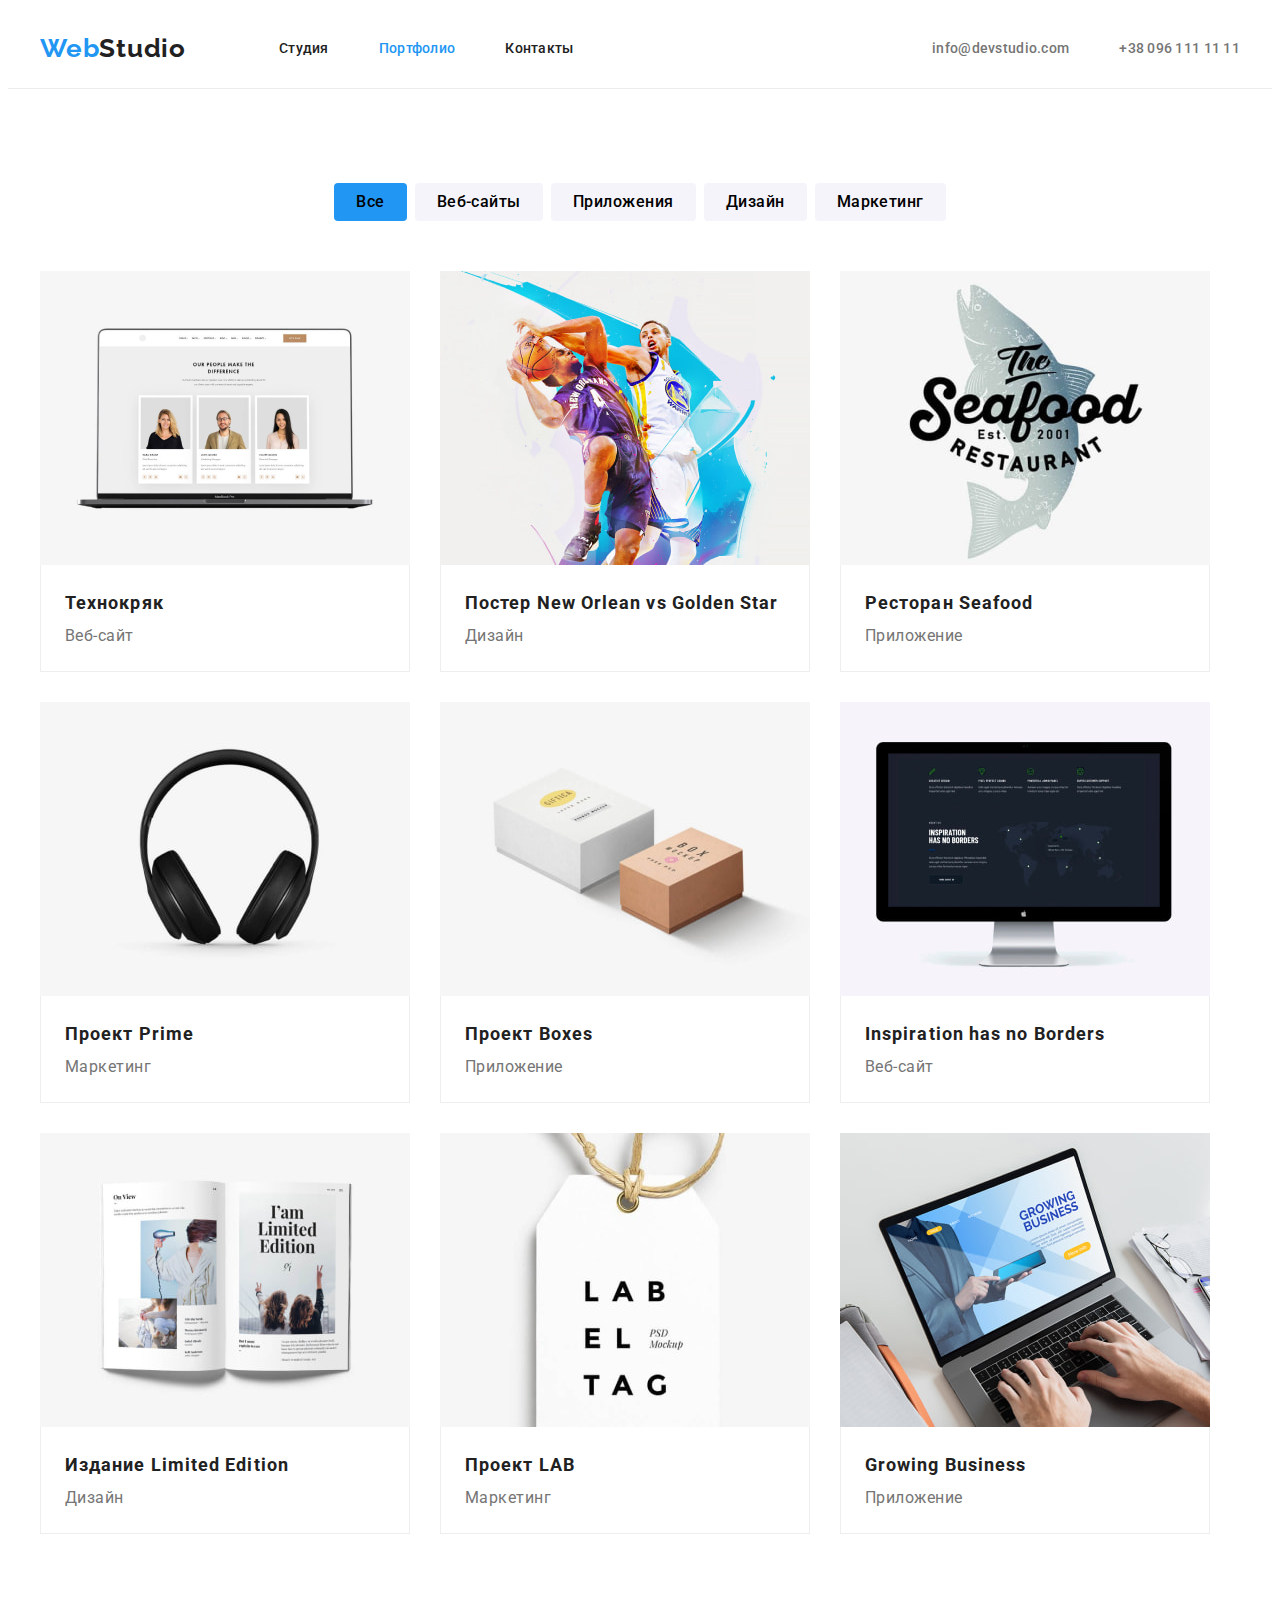
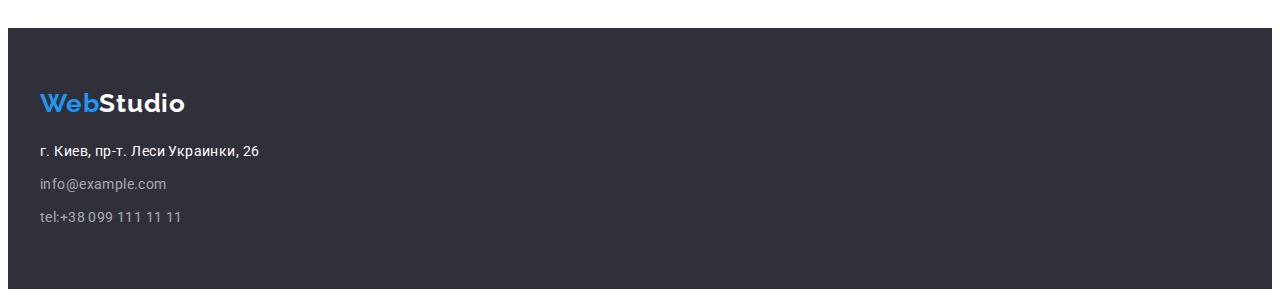
==== commit 93cc8761: "Hometask3" ====
--- a/portfolio.html
+++ b/portfolio.html
@@ -26,7 +26,7 @@
   </head>
   <body>
     <!-- Header section -->
-    <header class="header">
+    <header class="header header-border-line">
       <div class="container header-container">
         <nav class="header-nav header-nav-items">
           <a class="logo link header-logo" href="./index.html"
--- a/css/styles.css
+++ b/css/styles.css
@@ -63,10 +63,12 @@
   margin: 0;
 }
 /* Header section */
+.header-border-line {
+  border-bottom: 1px solid #ececec;
+}
 .header-container {
   display: flex;
   align-items: center;
-  border-bottom: 1px solid #ececec;
 }
 .header-nav-items {
   display: flex;
@@ -129,6 +131,10 @@
 }
 /* main section */
 /* hero section */
+.hero-container {
+  padding-top: 200px;
+  padding-bottom: 200px;
+}
 .hero {
   background-color: var(--dark-bg-cl);
 }
@@ -304,6 +310,7 @@
   background-color: #f5f4fa;
   border-radius: 4px;
   border: none;
+  padding: 6px 22px 6px 22px;
 }
 .btn-filter-current {
   background-color: var(--acent-txt-cl);
@@ -314,10 +321,7 @@
   flex-wrap: wrap;
 }
 .portfolio-wrapper {
-  padding-top: 20px;
-  padding-bottom: 20px;
-  padding-left: 5px;
-  padding-right: 5px;
+  padding: 20px 24px 20px 24px;
   border: 1px solid #eeeeee;
   border-top: none;
 }
